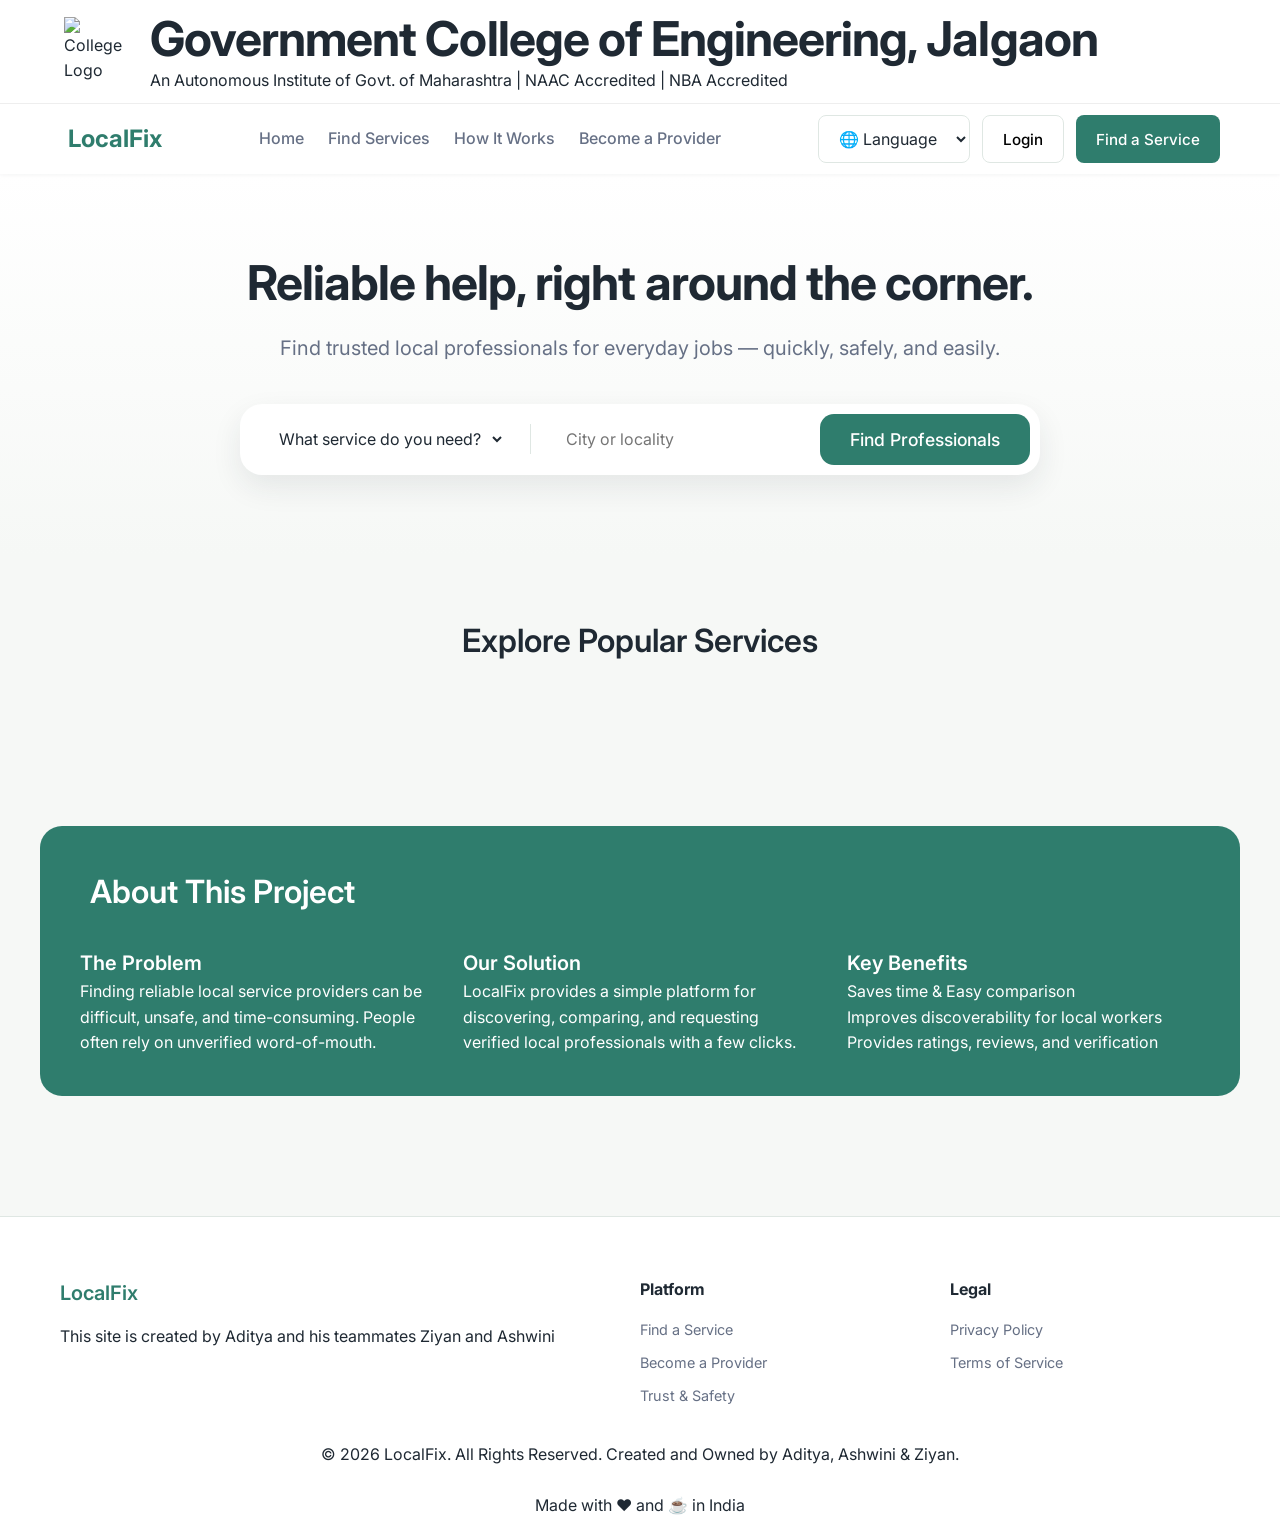
==== index.html @ f09a0c7e "Update index.html" ====
<!DOCTYPE html>
<html lang="en">
<head>
    <meta charset="UTF-8">
    <meta name="viewport" content="width=device-width, initial-scale=1.0">
    <title>LocalFix — Local Service Finder</title>
    <!-- Modern Typography -->
    <link href="https://fonts.googleapis.com/css2?family=Inter:wght@300;400;500;600;700&display=swap" rel="stylesheet">
   <!--Lucide Icons --> 
    
    <link rel="stylesheet" href="styles.css">
</head>
<body>
    <!-- Navbar -->
    <header class="navbar">
        <div class="header-left">
                <img src="https://mis.gcoej.ac.in/images/logo.png" alt="College Logo" class="emblem" width="70" height="70">
                <div class="college-info">
                    <h1 class="college-name">Government College of Engineering, Jalgaon</h1>
                    <p class="college-tagline">An Autonomous Institute of Govt. of Maharashtra | NAAC Accredited | NBA Accredited</p>
                </div>
            </div>
        
        
        <div class="container nav-container">
            <div class="logo" onclick="app.navigate('home')">
                <i data-lucide="handshake"></i> LocalFix
            </div>
            
            <!-- Desktop Nav -->
            <nav class="nav-links">
                <a href="#" onclick="app.navigate('home')">Home</a>
                <a href="#" onclick="app.navigate('search')">Find Services</a>
                <a href="#about-project">How It Works</a>
                <a href="#" onclick="app.navigate('provider-onboarding')">Become a Provider</a>
            </nav>

            <div class="nav-actions">
                <div class="language-selector notranslate" translate="no">
                    <select
                    class="language-selector notranslate"
                    id="languageSelect"
                    onchange="translateSite(this)">
                    <option value="" class="notranslate" translate="no">🌐 Language</option>
                    <option value="sa" class="notranslate" translate="no">Sanskrit</option>
                    <option value="en" class="notranslate" translate="no">English</option>
                    <option value="hi" class="notranslate" translate="no">Hindi</option>
                    <option value="mr" class="notranslate" translate="no">Marathi</option>
                    <option value="gu" class="notranslate" translate="no">Gujarati</option>
                    <option value="bn" class="notranslate" translate="no">Bengali</option>
                    <option value="ta" class="notranslate" translate="no">Tamil</option>
                    <option value="te" class="notranslate" translate="no">Telugu</option>
                    <option value="kn" class="notranslate" translate="no">Kannada</option>
                    <option value="ml" class="notranslate" translate="no">Malayalam</option>
                    <option value="pa" class="notranslate" translate="no">Punjabi</option>
                    <option value="ur" class="notranslate" translate="no">Urdu</option>
                    <option value="es" class="notranslate" translate="no">Spanish</option>
                    <option value="ja" class="notranslate" translate="no">Japanese</option>
</select>
</div>
                <button class="btn btn-outline" id="nav-login-btn" onclick="app.navigate('login')">Login</button>
                <button class="btn btn-primary" onclick="app.navigate('search')">Find a Service</button>
            </div>
            
            <!-- Mobile Hamburger -->
            <button class="mobile-menu-btn" onclick="app.toggleMobileMenu()">
                <i data-lucide="menu"></i>
            </button>
        </div>
        <!-- Mobile Dropdown -->
        <div class="mobile-menu" id="mobile-menu">
            <select
            class="language-selector notranslate"
            id="languageSelectMobile"
            onchange="translateSite(this)">
            <option value="" class="notranslate" translate="no">🌐 Language</option>
                    <option value="sa" class="notranslate" translate="no">Sanskrit</option>
            <option value="en" class="notranslate" translate="no">English</option>
            <option value="hi" class="notranslate" translate="no">Hindi</option>
            <option value="mr" class="notranslate" translate="no">Marathi</option>
            <option value="gu" class="notranslate" translate="no">Gujarati</option>
            <option value="bn" class="notranslate" translate="no">Bengali</option>
            <option value="ta" class="notranslate" translate="no">Tamil</option>
            <option value="te" class="notranslate" translate="no">Telugu</option>
            <option value="kn" class="notranslate" translate="no">Kannada</option>
            <option value="ml" class="notranslate" translate="no">Malayalam</option>
    <option value="pa" class="notranslate" translate="no">Punjabi</option>
    <option value="ur" class="notranslate" translate="no">Urdu</option>
    <option value="es" class="notranslate" translate="no">Spanish</option>
    <option value="ja" class="notranslate" translate="no">Japanese</option>
</select>
<a href="#" onclick="app.navigate('home'); app.toggleMobileMenu()">Home</a>
<a href="#" onclick="app.navigate('search'); app.toggleMobileMenu()">Find Services</a>
<a href="#" onclick="app.navigate('provider-onboarding'); app.toggleMobileMenu()">Become a Provider</a>
<a href="#" onclick="app.navigate('login'); app.toggleMobileMenu()">Login</a>
</div>

</header>

<!-- Main Content Area (SPA Views) -->
<main id="app-root">
    
    <!-- ================= HOME VIEW ================= -->
    <section id="view-home" class="view active">
        <!-- Hero Section -->
        <div class="hero">
            <div class="container hero-container">
                <div class="hero-content">
                    <h1>Reliable help, right around the corner.</h1>
                    <p>Find trusted local professionals for everyday jobs — quickly, safely, and easily.</p>
                    
                    <div class="search-box">
                            <div class="input-group">
                                <i data-lucide="search"></i>
                                <select id="hero-service">
                                    <option value="">What service do you need?</option>
                                    <option value="Electrician">Electrician</option>
                                    <option value="Plumber">Plumber</option>
                                    <option value="Mechanic">Mechanic</option>
                                    <option value="Carpenter">Carpenter</option>
                                    <option value="AC Repair">AC Repair</option>
                                    <option value="Cleaning">Cleaning</option>
                                    <option value="Tutor">Tutor</option>
                                </select>
                            </div>
                            <div class="divider"></div>
                            <div class="input-group">
                                <i data-lucide="map-pin"></i>
                                <input type="text" id="hero-location" placeholder="City or locality">
                                <button class="icon-btn" title="Use current location" onclick="app.useCurrentLocation('hero-location')"><i data-lucide="navigation"></i></button>
                            </div>
                            <button class="btn btn-primary search-btn" onclick="app.executeSearch()">Find Professionals</button>
                        </div>
                    </div>
                </div>
            </div>

            <!-- Categories -->
            <div class="container section">
                <h2 class="section-title">Explore Popular Services</h2>
                <div class="category-grid" id="home-categories">
                    <!-- Populated by JS -->
                </div>
            </div>

            <!-- About Project (College Requirement) -->
            <div class="container section" id="about-project">
                <div class="about-card">
                    <h2><i data-lucide="info"></i> About This Project</h2>
                    <div class="about-grid">
                        <div>
                            <h3>The Problem</h3>
                            <p>Finding reliable local service providers can be difficult, unsafe, and time-consuming. People often rely on unverified word-of-mouth.</p>
                        </div>
                        <div>
                            <h3>Our Solution</h3>
                            <p>LocalFix provides a simple platform for discovering, comparing, and requesting verified local professionals with a few clicks.</p>
                        </div>
                        <div>
                            <h3>Key Benefits</h3>
                            <ul>
                                <li>Saves time & Easy comparison</li>
                                <li>Improves discoverability for local workers</li>
                                <li>Provides ratings, reviews, and verification</li>
                            </ul>
                        </div>
                    </div>
                </div>
            </div>
        </section>

        <!-- ================= SEARCH RESULTS VIEW ================= -->
        <section id="view-search" class="view container section">
            <div class="search-header">
                <h2 id="search-title">Professionals near you</h2>
                <div class="search-filters-top">
                    <select id="sort-select" onchange="app.renderSearchResults()">
                        <option value="rating">Sort by: Top Rated</option>
                        <option value="distance">Sort by: Closest</option>
                        <option value="price">Sort by: Lowest Price</option>
                    </select>
                </div>
            </div>
            
            <div class="search-layout">
                <aside class="filters-sidebar">
                    <h3>Filters</h3>
                    <div class="filter-group">
                        <label><input type="checkbox" id="filter-verified" onchange="app.renderSearchResults()"> Verified Providers Only</label>
                    </div>
                    <div class="filter-group">
                        <label>Max Distance (km)</label>
                        <input type="range" id="filter-distance" min="1" max="50" value="20" onchange="document.getElementById('dist-val').innerText=this.value+'km'; app.renderSearchResults()">
                        <span id="dist-val">20km</span>
                    </div>
                    <div class="filter-group">
                        <label>Minimum Rating</label>
                        <select id="filter-rating" onchange="app.renderSearchResults()">
                            <option value="0">Any Rating</option>
                            <option value="4">4+ Stars</option>
                            <option value="4.5">4.5+ Stars</option>
                        </select>
                    </div>
                </aside>
                
                <div class="results-grid" id="search-results-container">
                    <!-- Populated by JS -->
                </div>
            </div>
        </section>

        <!-- ================= PROVIDER PROFILE VIEW ================= -->
        <section id="view-profile" class="view container section">
            <button class="btn btn-outline mb-4" onclick="app.navigate('search')"><i data-lucide="arrow-left"></i> Back to Results</button>
            <div id="profile-container">
                <!-- Populated by JS -->
            </div>
        </section>

        <!-- ================= USER DASHBOARD VIEW ================= -->
        <section id="view-dashboard" class="view container section">
            <h2>Welcome back, <span id="dash-user-name">User</span></h2>
            <div class="dash-grid mt-4">
                <div class="dash-card">
                    <h3>Active Requests</h3>
                    <div id="dash-active-requests">
                        <!-- Populated by JS -->
                    </div>
                </div>
                <div class="dash-card">
                    <h3>Safety & Trust Center</h3>
                    <ul class="trust-list">
                        <li><i data-lucide="shield-check"></i> All providers are verified</li>
                        <li><i data-lucide="lock"></i> Secure communication</li>
                        <li><i data-lucide="alert-triangle"></i> Report an issue</li>
                    </ul>
                    <p class="text-small text-muted mt-2">LocalFix helps discover providers. Always verify identity before allowing access to property.</p>
                </div>
            </div>
        </section>

        <!-- ================= LOGIN / SIGNUP VIEW ================= -->
        <section id="view-login" class="view container section">
            <div class="auth-container">
                <h2>Welcome to LocalFix</h2>
                <div class="auth-tabs">
                    <button class="tab active" onclick="app.switchAuthTab('customer')">Customer</button>
                    <button class="tab" onclick="app.switchAuthTab('provider')">Provider</button>
                </div>
                <form id="login-form" onsubmit="app.handleLogin(event)">
                    <div class="form-group">
                        <label>Email Address</label>
                        <input type="email" required placeholder="demo@localfix.com">
                    </div>
                    <div class="form-group">
                        <label>Password</label>
                        <input type="password" required placeholder="••••••••">
                    </div>
                    <button type="submit" class="btn btn-primary w-100">Login (Demo)</button>
                </form>
                <p class="text-center mt-2 text-muted">Use any email/password for this demo.</p>
            </div>
        </section>

    </main>

    <!-- Footer -->
    <footer>
        <div class="container footer-container">
            <div class="footer-col">
                <h3>LocalFix</h3>
                <p>This site is created by Aditya and his teammates Ziyan and  Ashwini </p>
            </div>
            <div class="footer-col">
                <h4>Platform</h4>
                <a href="#">Find a Service</a>
                <a href="#">Become a Provider</a>
                <a href="#">Trust & Safety</a>
            </div>
            <div class="footer-col">
                <h4>Legal</h4>
                <a href="#">Privacy Policy</a>
                <a href="#">Terms of Service</a>
            </div>
        </div>
        <br>
   <div style="text-align: center;">

       <p class="copyright">
           © 2026 LocalFix. All Rights Reserved. Created and Owned by Aditya, Ashwini & Ziyan.
        </p>
    </div>     


        <br>
        
        <div class="footer-credit" style="text-align: center;">
    Made with ❤️ and ☕ in India
</div>
    </footer>

    <!-- ================= MODALS & TOASTS ================= -->
    
    <!-- Booking Multi-step Modal -->
    <div class="modal-overlay" id="booking-modal">
        <div class="modal-content">
            <div class="modal-header">
                <h3 id="booking-title">Request Service</h3>
                <button class="icon-btn" onclick="app.closeModal('booking-modal')"><i data-lucide="x"></i></button>
            </div>
            <div class="modal-body">
                <!-- Step 1: Time -->
                <div class="booking-step active" id="step-1">
                    <h4>Step 1: When do you need this?</h4>
                    <input type="date" id="book-date" class="modal-input mt-2">
                    <select id="book-time" class="modal-input mt-2">
                        <option>Morning (8 AM - 12 PM)</option>
                        <option>Afternoon (12 PM - 4 PM)</option>
                        <option>Evening (4 PM - 8 PM)</option>
                    </select>
                </div>
                <!-- Step 2: Details -->
                <div class="booking-step" id="step-2">
                    <h4>Step 2: Describe the problem</h4>
                    <textarea id="book-desc" class="modal-input mt-2" rows="4" placeholder="E.g., Kitchen sink is leaking rapidly..."></textarea>
                    <input type="text" id="book-address" class="modal-input mt-2" placeholder="Full Address">
                </div>
                <!-- Step 3: Confirm -->
                <div class="booking-step" id="step-3">
                    <h4>Step 3: Review & Confirm</h4>
                    <div class="review-box mt-2">
                        <p><strong>Provider:</strong> <span id="review-provider"></span></p>
                        <p><strong>Date:</strong> <span id="review-date"></span></p>
                        <p><strong>Address:</strong> <span id="review-address"></span></p>
                    </div>
                </div>
                <!-- Success -->
                <div class="booking-step text-center" id="step-success">
                    <i data-lucide="check-circle" class="success-icon"></i>
                    <h4>Request Submitted!</h4>
                    <p class="text-muted">Your request ID is <strong id="req-id"></strong>. You can track this in your dashboard.</p>
                </div>
            </div>
            <div class="modal-footer" id="modal-footer">
                <button class="btn btn-outline" id="btn-prev" onclick="app.bookingPrev()">Back</button>
                <button class="btn btn-primary" id="btn-next" onclick="app.bookingNext()">Next</button>
            </div>
        </div>
    </div>

    <!-- Toast Notification Container -->
    <div id="toast-container"></div>
<script src="https://unpkg.com/lucide@latest"></script>

<!-- Google Translate container -->
<div id="google_translate_element"></div>

<!-- Google Translate -->
<script src="https://translate.google.com/translate_a/element.js?cb=googleTranslateElementInit"></script>

<!-- Your JavaScript -->
<script src="script.js"></script>
</body>
</html>
---- styles.css ----
/* ================= CSS VARIABLES (Theme) ================= */

:root {
    /* Backgrounds */
    --bg-main: #f6f8f6;
    --bg-surface: #ffffff;
    /* Text */
    --text-main: #1f2933;
    --text-muted: #667085;
    /* Primary Accent: Elegant Sage Teal */
    --accent: #2f7d6d;
    --accent-hover: #25665a;
    --accent-light: #e1f2ed;
    /* Secondary / Status Colors */
    --warning: #d99a2b;
    --success: #3c9b6b;
    --border: #dfe7e3;
    /* Border Radius */
    --radius-sm: 8px;
    --radius-md: 14px;
    --radius-lg: 22px;
    /* Soft Shadows */
    --shadow-sm: 0 1px 4px rgba(31, 41, 51, 0.05);
    --shadow-md: 0 6px 16px rgba(31, 41, 51, 0.07);
    --shadow-lg: 0 12px 30px rgba(31, 41, 51, 0.09);
    /* Smooth Transitions */
    --transition: all 0.25s cubic-bezier(0.4, 0, 0.2, 1);
}

/* ================= RESET & BASE ================= */
* {
    margin: 0;
    padding: 0;
    box-sizing: border-box;
    font-family: 'Inter', sans-serif;
}

body {
    background-color: var(--bg-main);
    color: var(--text-main);
    line-height: 1.6;
    overflow-x: hidden;
}

a {
    text-decoration: none;
    color: inherit;
}

ul {
    list-style: none;
}

button {
    cursor: pointer;
    border: none;
    background: none;
    font-family: inherit;
}

.container {
    max-width: 1200px;
    margin: 0 auto;
    padding: 0 20px;
}

.section {
    padding: 60px 0;
}

.mb-4 {
    margin-bottom: 1.5rem;
}

.mt-2 {
    margin-top: 0.5rem;
}

.mt-4 {
    margin-top: 1.5rem;
}

.text-center {
    text-align: center;
}

.text-muted {
    color: var(--text-muted);
}

.text-small {
    font-size: 0.875rem;
}

.w-100 {
    width: 100%;
}

/* ================= TYPOGRAPHY ================= */
h1 {
    font-size: 3rem;
    font-weight: 700;
    line-height: 1.2;
    letter-spacing: -0.02em;
}

h2 {
    font-size: 2rem;
    font-weight: 600;
}

h3 {
    font-size: 1.25rem;
    font-weight: 600;
}

/* ================= BUTTONS & INPUTS ================= */
.btn {
    padding: 10px 20px;
    border-radius: var(--radius-sm);
    font-weight: 500;
    font-size: 0.95rem;
    transition: var(--transition);
    display: inline-flex;
    align-items: center;
    justify-content: center;
    gap: 8px;
}

.btn:active {
    transform: scale(0.98);
}

.btn-primary {
    background-color: var(--accent);
    color: white;
}

.btn-primary:hover {
    background-color: var(--accent-hover);
    box-shadow: var(--shadow-md);
}

.btn-outline {
    border: 1px solid var(--border);
    background-color: var(--bg-surface);
}

.btn-outline:hover {
    border-color: var(--accent);
    color: var(--accent);
}

.icon-btn {
    color: var(--text-muted);
    transition: var(--transition);
    display: flex;
}

.icon-btn:hover {
    color: var(--accent);
}

input,
select,
textarea {
    width: 100%;
    padding: 12px 16px;
    border: 1px solid var(--border);
    border-radius: var(--radius-sm);
    background-color: var(--bg-surface);
    color: var(--text-main);
    font-size: 1rem;
    transition: var(--transition);
}

input:focus,
select:focus,
textarea:focus {
    outline: none;
    border-color: var(--accent);
    box-shadow: 0 0 0 3px var(--accent-light);
}

/* ================= NAVBAR ================= */
.navbar {
    background-color: var(--bg-surface);
    position: sticky;
    top: 0;
    z-index: 100;
    box-shadow: var(--shadow-sm);
}

.nav-container {
    display: flex;
    justify-content: space-between;
    align-items: center;
    height: 70px;
}
.header-left {
    width: 100%;
    min-height: 85px;
    display: flex;
    align-items: center;
    gap: 16px;
    padding: 10px 5%;
    background: #ffffff;
    border-bottom: 1px solid #eeeeee;
    box-sizing: border-box;
}
@media (max-width: 600px) {
    .header-left {
        padding: 8px 12px;
        gap: 10px;
    }

    .emblem {
        width: 48px;
        height: 48px;
    }

    .college-name {
        font-size: 15px;
        line-height: 1.2;
    }

    .college-tagline {
        font-size: 8px;
        line-height: 1.3;
    }
}


.logo {
    font-size: 1.5rem;
    font-weight: 700;
    color: var(--accent);
    display: flex;
    align-items: center;
    gap: 8px;
    cursor: pointer;
}

.nav-links {
    display: flex;
    gap: 24px;
}

.nav-links a {
    font-weight: 500;
    color: var(--text-muted);
    transition: var(--transition);
}

.nav-links a:hover {
    color: var(--accent);
}

.nav-actions {
    display: flex;
    gap: 12px;
}

.mobile-menu-btn {
    display: none;
}

.mobile-menu {
    display: none;
    flex-direction: column;
    background: var(--bg-surface);
    padding: 20px;
    border-top: 1px solid var(--border);
}

.mobile-menu a {
    padding: 12px 0;
    border-bottom: 1px solid var(--border);
    font-weight: 500;
}

.mobile-menu.active {
    display: flex;
}

/* ================= SPA VIEW LOGIC ================= */
.view {
    display: none;
    opacity: 0;
    transition: opacity 0.3s ease;
}

.view.active {
    display: block;
    opacity: 1;
    animation: fadeIn 0.4s ease forwards;
}

@keyframes fadeIn {
    from {
        opacity: 0;
        transform: translateY(10px);
    }

    to {
        opacity: 1;
        transform: translateY(0);
    }
}

/* ================= HERO SECTION ================= */
.hero {
    padding: 80px 0;
    background: linear-gradient(to bottom, #ffffff, var(--bg-main));
}

.hero-content {
    max-width: 800px;
    margin: 0 auto;
    text-align: center;
}

.hero p {
    font-size: 1.25rem;
    color: var(--text-muted);
    margin: 20px 0 40px;
}

.search-box {
    background: var(--bg-surface);
    padding: 10px;
    border-radius: var(--radius-lg);
    box-shadow: var(--shadow-lg);
    display: flex;
    align-items: center;
    gap: 10px;
}

.search-box .input-group {
    display: flex;
    align-items: center;
    flex: 1;
    gap: 10px;
    padding: 0 15px;
}

.search-box .input-group i {
    color: var(--text-muted);
}

.search-box input,
.search-box select {
    border: none;
    box-shadow: none;
    padding: 10px 0;
    background: transparent;
}

.search-box input:focus,
.search-box select:focus {
    box-shadow: none;
}

.search-box .divider {
    width: 1px;
    height: 30px;
    background: var(--border);
}

.search-btn {
    padding: 15px 30px;
    border-radius: var(--radius-md);
    font-size: 1.1rem;
}

/* ================= CATEGORIES ================= */
.section-title {
    text-align: center;
    margin-bottom: 40px;
}

.category-grid {
    display: grid;
    grid-template-columns: repeat(auto-fill, minmax(200px, 1fr));
    gap: 20px;
}

.category-card {
    background: var(--bg-surface);
    padding: 24px;
    border-radius: var(--radius-md);
    text-align: center;
    box-shadow: var(--shadow-sm);
    cursor: pointer;
    transition: var(--transition);
    border: 1px solid var(--border);
}

.category-card:hover {
    transform: translateY(-5px);
    box-shadow: var(--shadow-md);
    border-color: var(--accent-light);
}

.cat-icon {
    width: 50px;
    height: 50px;
    background: var(--accent-light);
    color: var(--accent);
    border-radius: 12px;
    display: flex;
    align-items: center;
    justify-content: center;
    margin: 0 auto 16px;
}

/* ================= SEARCH RESULTS PAGE ================= */
.search-header {
    display: flex;
    justify-content: space-between;
    align-items: center;
    margin-bottom: 30px;
}

.search-layout {
    display: grid;
    grid-template-columns: 250px 1fr;
    gap: 30px;
}

.filters-sidebar {
    background: var(--bg-surface);
    padding: 20px;
    border-radius: var(--radius-md);
    border: 1px solid var(--border);
    height: fit-content;
}

.filter-group {
    margin-top: 20px;
}

.filter-group label {
    display: block;
    font-size: 0.9rem;
    font-weight: 500;
    margin-bottom: 8px;
}

.results-grid {
    display: flex;
    flex-direction: column;
    gap: 20px;
}

.provider-card {
    background: var(--bg-surface);
    border-radius: var(--radius-md);
    border: 1px solid var(--border);
    padding: 20px;
    display: flex;
    gap: 20px;
    box-shadow: var(--shadow-sm);
    transition: var(--transition);
}

.provider-card:hover {
    box-shadow: var(--shadow-md);
}

.prov-avatar {
    width: 80px;
    height: 80px;
    border-radius: 50%;
    background: #e2e8f0;
    object-fit: cover;
}

.prov-info {
    flex: 1;
}

.prov-header {
    display: flex;
    justify-content: space-between;
    align-items: flex-start;
}

.prov-name {
    font-size: 1.25rem;
    font-weight: 600;
    display: flex;
    align-items: center;
    gap: 6px;
}

.badge-verified {
    color: var(--accent);
    width: 18px;
}

.prov-meta {
    display: flex;
    gap: 15px;
    font-size: 0.9rem;
    color: var(--text-muted);
    margin: 8px 0;
}

.prov-meta span {
    display: flex;
    align-items: center;
    gap: 4px;
}

.rating {
    color: var(--warning);
    font-weight: 600;
}

.prov-actions {
    display: flex;
    gap: 10px;
    margin-top: 15px;
}

/* ================= PROFILE PAGE ================= */
.profile-header {
    display: flex;
    gap: 30px;
    background: var(--bg-surface);
    padding: 40px;
    border-radius: var(--radius-md);
    box-shadow: var(--shadow-sm);
}

.profile-avatar {
    width: 120px;
    height: 120px;
    border-radius: 50%;
    object-fit: cover;
}

.profile-main h1 {
    font-size: 2rem;
    margin-bottom: 10px;
}

.profile-tags {
    display: flex;
    gap: 10px;
    margin: 15px 0;
}

.tag {
    background: var(--bg-main);
    padding: 5px 12px;
    border-radius: 20px;
    font-size: 0.85rem;
    border: 1px solid var(--border);
}

.profile-body {
    display: grid;
    grid-template-columns: 2fr 1fr;
    gap: 30px;
    margin-top: 30px;
}

.profile-section {
    background: var(--bg-surface);
    padding: 30px;
    border-radius: var(--radius-md);
    box-shadow: var(--shadow-sm);
    margin-bottom: 30px;
}

.review-item {
    border-bottom: 1px solid var(--border);
    padding: 15px 0;
}

/* ================= DASHBOARD & AUTH ================= */
.auth-container {
    max-width: 400px;
    margin: 0 auto;
    background: var(--bg-surface);
    padding: 40px;
    border-radius: var(--radius-md);
    box-shadow: var(--shadow-md);
}

.auth-tabs {
    display: flex;
    margin: 20px 0;
    background: var(--bg-main);
    border-radius: var(--radius-sm);
    padding: 5px;
}

.auth-tabs .tab {
    flex: 1;
    padding: 10px;
    text-align: center;
    border-radius: var(--radius-sm);
    font-weight: 500;
}

.auth-tabs .tab.active {
    background: var(--bg-surface);
    box-shadow: var(--shadow-sm);
}

.form-group {
    margin-bottom: 20px;
}

.form-group label {
    display: block;
    margin-bottom: 8px;
    font-weight: 500;
    font-size: 0.9rem;
}

.dash-grid {
    display: grid;
    grid-template-columns: 2fr 1fr;
    gap: 30px;
}

.dash-card {
    background: var(--bg-surface);
    padding: 24px;
    border-radius: var(--radius-md);
    box-shadow: var(--shadow-sm);
}

.request-item {
    display: flex;
    justify-content: space-between;
    padding: 15px;
    border: 1px solid var(--border);
    border-radius: var(--radius-sm);
    margin-top: 10px;
}

.status-badge {
    padding: 4px 10px;
    border-radius: 20px;
    font-size: 0.8rem;
    font-weight: 600;
}

.status-pending {
    background: #fef3c7;
    color: #d97706;
}

.status-accepted {
    background: #d1fae5;
    color: #059669;
}

/* ================= MODAL ================= */
.modal-overlay {
    position: fixed;
    top: 0;
    left: 0;
    width: 100%;
    height: 100%;
    background: rgba(0, 0, 0, 0.5);
    display: none;
    justify-content: center;
    align-items: center;
    z-index: 1000;
    backdrop-filter: blur(4px);
}

.modal-overlay.active {
    display: flex;
    animation: fadeIn 0.2s;
}

.modal-content {
    background: var(--bg-surface);
    width: 100%;
    max-width: 500px;
    border-radius: var(--radius-md);
    box-shadow: var(--shadow-lg);
    overflow: hidden;
}

.modal-header {
    padding: 20px;
    border-bottom: 1px solid var(--border);
    display: flex;
    justify-content: space-between;
    align-items: center;
}

.modal-body {
    padding: 20px;
    min-height: 200px;
}

.modal-footer {
    padding: 20px;
    border-top: 1px solid var(--border);
    display: flex;
    justify-content: space-between;
    background: var(--bg-main);
}

.booking-step {
    display: none;
}

.booking-step.active {
    display: block;
    animation: fadeIn 0.3s;
}

.success-icon {
    width: 60px;
    height: 60px;
    color: var(--success);
    margin: 0 auto 20px;
}

/* ================= ABOUT / MISC ================= */
.about-card {
    background: var(--accent);
    color: white;
    padding: 40px;
    border-radius: var(--radius-lg);
}

.about-card h2 {
    display: flex;
    align-items: center;
    gap: 10px;
    margin-bottom: 30px;
}

.about-grid {
    display: grid;
    grid-template-columns: repeat(auto-fit, minmax(250px, 1fr));
    gap: 30px;
}

/* Footer */
footer {
    background: white;
    padding: 60px 0 20px;
    border-top: 1px solid var(--border);
    margin-top: 60px;
}

.footer-container {
    display: grid;
    grid-template-columns: 2fr 1fr 1fr;
    gap: 40px;
}

.footer-col h3 {
    color: var(--accent);
    margin-bottom: 15px;
}

.footer-col h4 {
    margin-bottom: 15px;
    font-size: 1rem;
}

.footer-col a {
    display: block;
    color: var(--text-muted);
    margin-bottom: 10px;
    font-size: 0.9rem;
}

/* ================= RESPONSIVE DESIGN ================= */
@media (max-width: 768px) {
    h1 {
        font-size: 2.2rem;
    }

    .nav-links,
    .nav-actions {
        display: none;
    }

    .mobile-menu-btn {
        display: block;
    }

    .search-box {
        flex-direction: column;
        padding: 15px;
        border-radius: var(--radius-md);
    }

    .search-box .divider {
        width: 100%;
        height: 1px;
        margin: 5px 0;
    }

    .search-btn {
        width: 100%;
    }

    .search-layout {
        grid-template-columns: 1fr;
    }

    .provider-card {
        flex-direction: column;
    }

    .prov-actions {
        flex-direction: column;
        width: 100%;
    }

    .prov-actions .btn {
        width: 100%;
    }

    .profile-header {
        flex-direction: column;
        text-align: center;
        align-items: center;
    }

    .profile-body,
    .dash-grid {
        grid-template-columns: 1fr;
    }
}
iframe.goog-te-banner-frame {
    display: none !important;
    visibility: hidden !important;
}

body > .skiptranslate {
    display: none !important;
}

body {
    top: 0px !important;
}
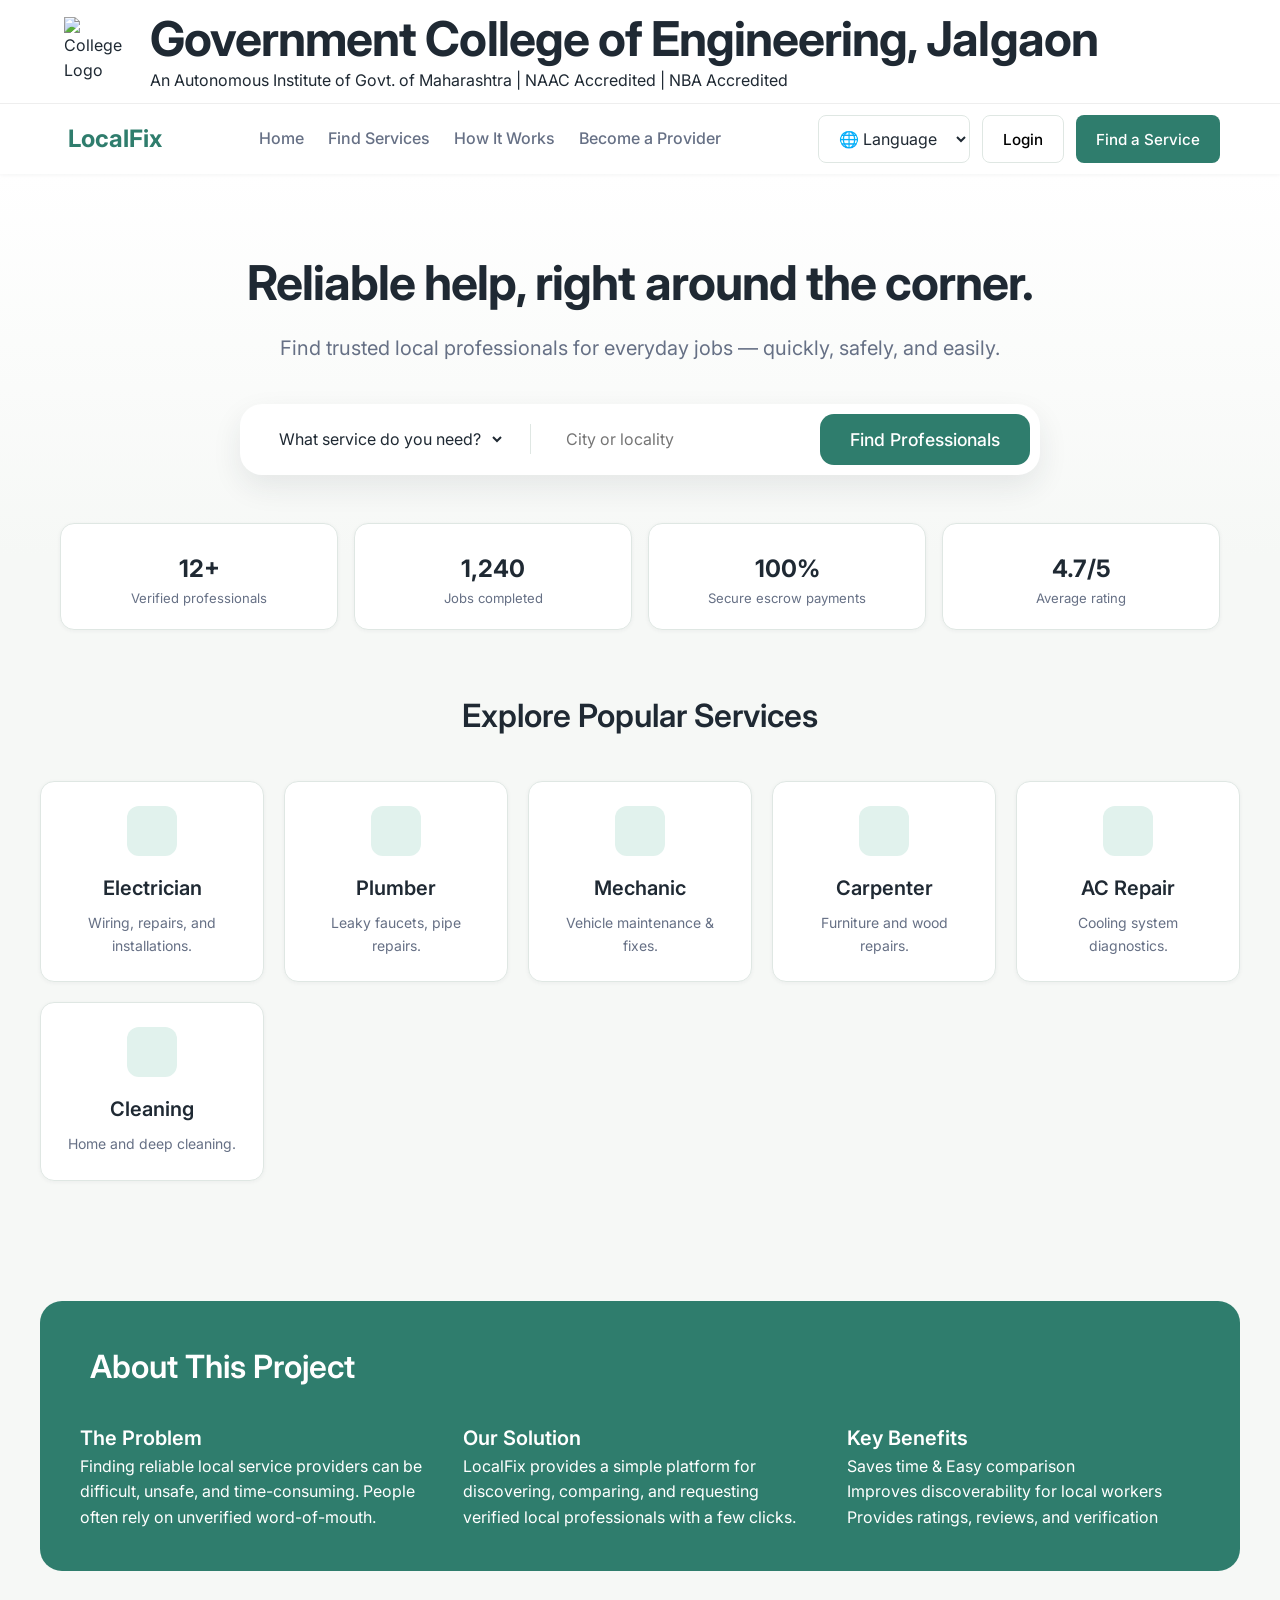
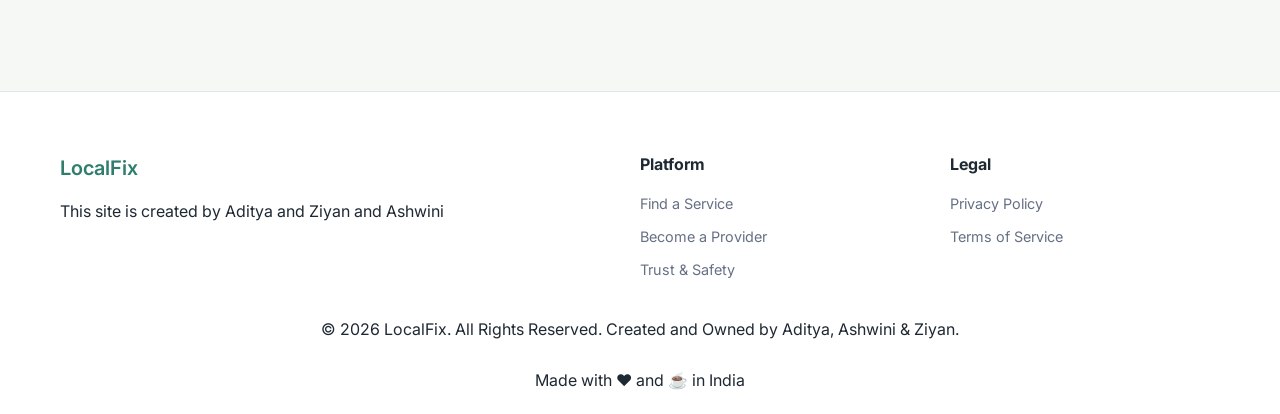
==== commit 2d8839f9: "Update index.html" ====
--- a/index.html
+++ b/index.html
@@ -1,67 +1,68 @@
 <!DOCTYPE html>
 <html lang="en">
+
 <head>
     <meta charset="UTF-8">
     <meta name="viewport" content="width=device-width, initial-scale=1.0">
     <title>LocalFix — Local Service Finder</title>
     <!-- Modern Typography -->
     <link href="https://fonts.googleapis.com/css2?family=Inter:wght@300;400;500;600;700&display=swap" rel="stylesheet">
-   <!--Lucide Icons --> 
-    
+    <!--Lucide Icons -->
+
     <link rel="stylesheet" href="styles.css">
 </head>
+
 <body>
     <!-- Navbar -->
     <header class="navbar">
         <div class="header-left">
-                <img src="https://mis.gcoej.ac.in/images/logo.png" alt="College Logo" class="emblem" width="70" height="70">
-                <div class="college-info">
-                    <h1 class="college-name">Government College of Engineering, Jalgaon</h1>
-                    <p class="college-tagline">An Autonomous Institute of Govt. of Maharashtra | NAAC Accredited | NBA Accredited</p>
-                </div>
-            </div>
-        
-        
+            <img src="https://mis.gcoej.ac.in/images/logo.png" alt="College Logo" class="emblem" width="70" height="70">
+            <div class="college-info">
+                <h1 class="college-name">Government College of Engineering, Jalgaon</h1>
+                <p class="college-tagline">An Autonomous Institute of Govt. of Maharashtra | NAAC Accredited | NBA
+                    Accredited</p>
+            </div>
+        </div>
+
+
         <div class="container nav-container">
             <div class="logo" onclick="app.navigate('home')">
-                <i data-lucide="handshake"></i> LocalFix
-            </div>
-            
+                <i data-lucide="wrench"></i> LocalFix
+            </div>
+
             <!-- Desktop Nav -->
             <nav class="nav-links">
                 <a href="#" onclick="app.navigate('home')">Home</a>
                 <a href="#" onclick="app.navigate('search')">Find Services</a>
-                <a href="#about-project">How It Works</a>
+                <a href="#how-it-works">How It Works</a>
                 <a href="#" onclick="app.navigate('provider-onboarding')">Become a Provider</a>
             </nav>
 
             <div class="nav-actions">
                 <div class="language-selector notranslate" translate="no">
-                    <select
-                    class="language-selector notranslate"
-                    id="languageSelect"
-                    onchange="translateSite(this)">
-                    <option value="" class="notranslate" translate="no">🌐 Language</option>
-                    <option value="sa" class="notranslate" translate="no">Sanskrit</option>
-                    <option value="en" class="notranslate" translate="no">English</option>
-                    <option value="hi" class="notranslate" translate="no">Hindi</option>
-                    <option value="mr" class="notranslate" translate="no">Marathi</option>
-                    <option value="gu" class="notranslate" translate="no">Gujarati</option>
-                    <option value="bn" class="notranslate" translate="no">Bengali</option>
-                    <option value="ta" class="notranslate" translate="no">Tamil</option>
-                    <option value="te" class="notranslate" translate="no">Telugu</option>
-                    <option value="kn" class="notranslate" translate="no">Kannada</option>
-                    <option value="ml" class="notranslate" translate="no">Malayalam</option>
-                    <option value="pa" class="notranslate" translate="no">Punjabi</option>
-                    <option value="ur" class="notranslate" translate="no">Urdu</option>
-                    <option value="es" class="notranslate" translate="no">Spanish</option>
-                    <option value="ja" class="notranslate" translate="no">Japanese</option>
-</select>
-</div>
+                    <select class="language-selector notranslate" id="languageSelect" onchange="translateSite(this)">
+                        <option value="" class="notranslate" translate="no" selected disabled>🌐 Language</option>
+                        <option value="en" class="notranslate" translate="no">English</option>
+                        <option value="hi" class="notranslate" translate="no">Hindi</option>
+                        <option value="mr" class="notranslate" translate="no">Marathi</option>
+                        <option value="gu" class="notranslate" translate="no">Gujarati</option>
+                        <option value="bn" class="notranslate" translate="no">Bengali</option>
+                        <option value="ta" class="notranslate" translate="no">Tamil</option>
+                        <option value="te" class="notranslate" translate="no">Telugu</option>
+                        <option value="kn" class="notranslate" translate="no">Kannada</option>
+                        <option value="ml" class="notranslate" translate="no">Malayalam</option>
+                        <option value="pa" class="notranslate" translate="no">Punjabi</option>
+                        <option value="ur" class="notranslate" translate="no">Urdu</option>
+                        <option value="es" class="notranslate" translate="no">Spanish</option>
+                        <option value="ja" class="notranslate" translate="no">Japanese</option>
+                    </select>
+                </div>
                 <button class="btn btn-outline" id="nav-login-btn" onclick="app.navigate('login')">Login</button>
                 <button class="btn btn-primary" onclick="app.navigate('search')">Find a Service</button>
-            </div>
-            
+                <button class="btn btn-outline" id="nav-logout-btn" style="display:none"
+                    onclick="app.logout()">Logout</button>
+            </div>
+
             <!-- Mobile Hamburger -->
             <button class="mobile-menu-btn" onclick="app.toggleMobileMenu()">
                 <i data-lucide="menu"></i>
@@ -69,47 +70,45 @@
         </div>
         <!-- Mobile Dropdown -->
         <div class="mobile-menu" id="mobile-menu">
-            <select
-            class="language-selector notranslate"
-            id="languageSelectMobile"
-            onchange="translateSite(this)">
-            <option value="" class="notranslate" translate="no">🌐 Language</option>
-                    <option value="sa" class="notranslate" translate="no">Sanskrit</option>
-            <option value="en" class="notranslate" translate="no">English</option>
-            <option value="hi" class="notranslate" translate="no">Hindi</option>
-            <option value="mr" class="notranslate" translate="no">Marathi</option>
-            <option value="gu" class="notranslate" translate="no">Gujarati</option>
-            <option value="bn" class="notranslate" translate="no">Bengali</option>
-            <option value="ta" class="notranslate" translate="no">Tamil</option>
-            <option value="te" class="notranslate" translate="no">Telugu</option>
-            <option value="kn" class="notranslate" translate="no">Kannada</option>
-            <option value="ml" class="notranslate" translate="no">Malayalam</option>
-    <option value="pa" class="notranslate" translate="no">Punjabi</option>
-    <option value="ur" class="notranslate" translate="no">Urdu</option>
-    <option value="es" class="notranslate" translate="no">Spanish</option>
-    <option value="ja" class="notranslate" translate="no">Japanese</option>
-</select>
-<a href="#" onclick="app.navigate('home'); app.toggleMobileMenu()">Home</a>
-<a href="#" onclick="app.navigate('search'); app.toggleMobileMenu()">Find Services</a>
-<a href="#" onclick="app.navigate('provider-onboarding'); app.toggleMobileMenu()">Become a Provider</a>
-<a href="#" onclick="app.navigate('login'); app.toggleMobileMenu()">Login</a>
-</div>
-
-</header>
-
-<!-- Main Content Area (SPA Views) -->
-<main id="app-root">
-    
-    <!-- ================= HOME VIEW ================= -->
-    <section id="view-home" class="view active">
-        <!-- Hero Section -->
-        <div class="hero">
-            <div class="container hero-container">
-                <div class="hero-content">
-                    <h1>Reliable help, right around the corner.</h1>
-                    <p>Find trusted local professionals for everyday jobs — quickly, safely, and easily.</p>
-                    
-                    <div class="search-box">
+            <select class="language-selector notranslate" id="languageSelectMobile" onchange="translateSite(this)">
+                <option value="" class="notranslate" translate="no">🌐 Language</option>
+                <option value="en" class="notranslate" translate="no">English</option>
+                <option value="hi" class="notranslate" translate="no">Hindi</option>
+                <option value="mr" class="notranslate" translate="no">Marathi</option>
+                <option value="gu" class="notranslate" translate="no">Gujarati</option>
+                <option value="bn" class="notranslate" translate="no">Bengali</option>
+                <option value="ta" class="notranslate" translate="no">Tamil</option>
+                <option value="te" class="notranslate" translate="no">Telugu</option>
+                <option value="kn" class="notranslate" translate="no">Kannada</option>
+                <option value="ml" class="notranslate" translate="no">Malayalam</option>
+                <option value="pa" class="notranslate" translate="no">Punjabi</option>
+                <option value="ur" class="notranslate" translate="no">Urdu</option>
+                <option value="es" class="notranslate" translate="no">Spanish</option>
+                <option value="ja" class="notranslate" translate="no">Japanese</option>
+            </select>
+            <a href="#" onclick="app.navigate('home'); app.toggleMobileMenu()">Home</a>
+            <a href="#" onclick="app.navigate('search'); app.toggleMobileMenu()">Find Services</a>
+            <a href="#" onclick="app.navigate('provider-onboarding'); app.toggleMobileMenu()">Become a Provider</a>
+            <a href="#" id="mobile-login-link" onclick="app.navigate('login'); app.toggleMobileMenu()">Login</a>
+            <a href="#" id="mobile-logout-link" style="display:none"
+                onclick="app.logout(); app.toggleMobileMenu()">Logout</a>
+        </div>
+
+    </header>
+
+    <!-- Main Content Area (SPA Views) -->
+    <main id="app-root">
+
+        <!-- ================= HOME VIEW ================= -->
+        <section id="view-home" class="view active">
+            <!-- Hero Section -->
+            <div class="hero">
+                <div class="container hero-container">
+                    <div class="hero-content">
+                        <h1>Reliable help, right around the corner.</h1>
+                        <p>Find trusted local professionals for everyday jobs — quickly, safely, and easily.</p>
+
+                        <div class="search-box">
                             <div class="input-group">
                                 <i data-lucide="search"></i>
                                 <select id="hero-service">
@@ -127,13 +126,19 @@
                             <div class="input-group">
                                 <i data-lucide="map-pin"></i>
                                 <input type="text" id="hero-location" placeholder="City or locality">
-                                <button class="icon-btn" title="Use current location" onclick="app.useCurrentLocation('hero-location')"><i data-lucide="navigation"></i></button>
-                            </div>
-                            <button class="btn btn-primary search-btn" onclick="app.executeSearch()">Find Professionals</button>
-                        </div>
-                    </div>
-                </div>
-            </div>
+                                <button class="icon-btn" title="Use current location"
+                                    onclick="app.useCurrentLocation('hero-location')"><i
+                                        data-lucide="navigation"></i></button>
+                            </div>
+                            <button class="btn btn-primary search-btn" onclick="app.executeSearch()">Find
+                                Professionals</button>
+                        </div>
+                    </div>
+                </div>
+            </div>
+
+            <!-- Trust stats -->
+            <div class="container stats-strip" id="trust-stats"></div>
 
             <!-- Categories -->
             <div class="container section">
@@ -142,6 +147,8 @@
                     <!-- Populated by JS -->
                 </div>
             </div>
+
+
 
             <!-- About Project (College Requirement) -->
             <div class="container section" id="about-project">
@@ -150,11 +157,13 @@
                     <div class="about-grid">
                         <div>
                             <h3>The Problem</h3>
-                            <p>Finding reliable local service providers can be difficult, unsafe, and time-consuming. People often rely on unverified word-of-mouth.</p>
+                            <p>Finding reliable local service providers can be difficult, unsafe, and time-consuming.
+                                People often rely on unverified word-of-mouth.</p>
                         </div>
                         <div>
                             <h3>Our Solution</h3>
-                            <p>LocalFix provides a simple platform for discovering, comparing, and requesting verified local professionals with a few clicks.</p>
+                            <p>LocalFix provides a simple platform for discovering, comparing, and requesting verified
+                                local professionals with a few clicks.</p>
                         </div>
                         <div>
                             <h3>Key Benefits</h3>
@@ -172,7 +181,10 @@
         <!-- ================= SEARCH RESULTS VIEW ================= -->
         <section id="view-search" class="view container section">
             <div class="search-header">
-                <h2 id="search-title">Professionals near you</h2>
+                <div>
+                    <h2 id="search-title">Professionals near you</h2>
+                    <p class="text-small text-muted" id="result-count"></p>
+                </div>
                 <div class="search-filters-top">
                     <select id="sort-select" onchange="app.renderSearchResults()">
                         <option value="rating">Sort by: Top Rated</option>
@@ -181,17 +193,25 @@
                     </select>
                 </div>
             </div>
-            
+
             <div class="search-layout">
                 <aside class="filters-sidebar">
                     <h3>Filters</h3>
                     <div class="filter-group">
-                        <label><input type="checkbox" id="filter-verified" onchange="app.renderSearchResults()"> Verified Providers Only</label>
+                        <label><input type="checkbox" id="filter-verified" onchange="app.renderSearchResults()">
+                            Verified Providers Only</label>
                     </div>
                     <div class="filter-group">
                         <label>Max Distance (km)</label>
-                        <input type="range" id="filter-distance" min="1" max="50" value="20" onchange="document.getElementById('dist-val').innerText=this.value+'km'; app.renderSearchResults()">
+                        <input type="range" id="filter-distance" min="1" max="50" value="20"
+                            onchange="document.getElementById('dist-val').innerText=this.value+'km'; app.renderSearchResults()">
                         <span id="dist-val">20km</span>
+                    </div>
+                    <div class="filter-group">
+                        <label>Max hourly rate (&#8377;)</label>
+                        <input type="range" id="filter-price" min="50" max="3000" step="50" value="3000"
+                            oninput="document.getElementById('price-val').innerText='\u20b9'+this.value; app.renderSearchResults()">
+                        <span id="price-val">&#8377;3000</span>
                     </div>
                     <div class="filter-group">
                         <label>Minimum Rating</label>
@@ -202,7 +222,7 @@
                         </select>
                     </div>
                 </aside>
-                
+
                 <div class="results-grid" id="search-results-container">
                     <!-- Populated by JS -->
                 </div>
@@ -211,7 +231,8 @@
 
         <!-- ================= PROVIDER PROFILE VIEW ================= -->
         <section id="view-profile" class="view container section">
-            <button class="btn btn-outline mb-4" onclick="app.navigate('search')"><i data-lucide="arrow-left"></i> Back to Results</button>
+            <button class="btn btn-outline mb-4" onclick="app.navigate('search')"><i data-lucide="arrow-left"></i> Back
+                to Results</button>
             <div id="profile-container">
                 <!-- Populated by JS -->
             </div>
@@ -219,46 +240,230 @@
 
         <!-- ================= USER DASHBOARD VIEW ================= -->
         <section id="view-dashboard" class="view container section">
-            <h2>Welcome back, <span id="dash-user-name">User</span></h2>
-            <div class="dash-grid mt-4">
-                <div class="dash-card">
-                    <h3>Active Requests</h3>
-                    <div id="dash-active-requests">
-                        <!-- Populated by JS -->
-                    </div>
-                </div>
-                <div class="dash-card">
-                    <h3>Safety & Trust Center</h3>
-                    <ul class="trust-list">
-                        <li><i data-lucide="shield-check"></i> All providers are verified</li>
-                        <li><i data-lucide="lock"></i> Secure communication</li>
-                        <li><i data-lucide="alert-triangle"></i> Report an issue</li>
-                    </ul>
-                    <p class="text-small text-muted mt-2">LocalFix helps discover providers. Always verify identity before allowing access to property.</p>
-                </div>
-            </div>
+            <div id="dashboard-root"></div>
         </section>
 
         <!-- ================= LOGIN / SIGNUP VIEW ================= -->
         <section id="view-login" class="view container section">
             <div class="auth-container">
-                <h2>Welcome to LocalFix</h2>
-                <div class="auth-tabs">
-                    <button class="tab active" onclick="app.switchAuthTab('customer')">Customer</button>
-                    <button class="tab" onclick="app.switchAuthTab('provider')">Provider</button>
-                </div>
-                <form id="login-form" onsubmit="app.handleLogin(event)">
-                    <div class="form-group">
-                        <label>Email Address</label>
-                        <input type="email" required placeholder="demo@localfix.com">
-                    </div>
-                    <div class="form-group">
-                        <label>Password</label>
-                        <input type="password" required placeholder="••••••••">
-                    </div>
-                    <button type="submit" class="btn btn-primary w-100">Login (Demo)</button>
+                <div class="auth-head">
+                    <h2 id="auth-title">Welcome back to LocalFix</h2>
+                    <p class="text-muted text-small" id="auth-subtitle">Log in to track your service requests.</p>
+                </div>
+
+                <div class="auth-tabs" id="auth-role-tabs">
+                    <button type="button" class="tab active" data-role="customer"
+                        onclick="app.switchAuthTab('customer')">Customer</button>
+                    <button type="button" class="tab" data-role="provider"
+                        onclick="app.switchAuthTab('provider')">Provider</button>
+                </div>
+
+                <div class="auth-alert" id="auth-alert"></div>
+
+                <!-- ---------- LOGIN FORM ---------- -->
+                <form id="login-form" class="auth-form active" onsubmit="app.handleLogin(event)" novalidate>
+                    <div class="form-group">
+                        <label for="login-email">Email address</label>
+                        <input type="email" id="login-email" autocomplete="email" placeholder="you@example.com">
+                        <span class="field-error" id="login-email-error"></span>
+                    </div>
+                    <div class="form-group">
+                        <label for="login-password">Password</label>
+                        <div class="input-wrap">
+                            <input type="password" id="login-password" autocomplete="current-password"
+                                placeholder="Your password">
+                            <button type="button" class="pw-toggle"
+                                onclick="app.togglePassword('login-password', this)">Show</button>
+                        </div>
+                        <span class="field-error" id="login-password-error"></span>
+                    </div>
+                    <div class="auth-row">
+                        <label class="checkbox-label"><input type="checkbox" id="login-remember" checked> Keep me signed
+                            in</label>
+                        <a href="#" onclick="app.forgotPassword(event)">Forgot password?</a>
+                    </div>
+                    <button type="submit" class="btn btn-primary w-100">Log in</button>
+                    <p class="auth-switch">New to LocalFix? <a href="#"
+                            onclick="app.switchAuthMode('signup', event)">Create an account</a></p>
+                    <div class="demo-creds">
+                        <strong>Demo accounts</strong>
+                        <span>Customer &mdash; demo@localfix.com / demo1234</span>
+                        <span>Professional &mdash; pro@localfix.com / pro12345</span>
+                        <span>Owner console &mdash; owner@localfix.com / owner1234</span>
+                    </div>
                 </form>
-                <p class="text-center mt-2 text-muted">Use any email/password for this demo.</p>
+
+                <!-- ---------- SIGNUP FORM ---------- -->
+                <form id="signup-form" class="auth-form" onsubmit="app.handleSignup(event)" novalidate>
+                    <div class="form-group">
+                        <label for="signup-name">Full name</label>
+                        <input type="text" id="signup-name" autocomplete="name" placeholder="Aditya Wankhede">
+                        <span class="field-error" id="signup-name-error"></span>
+                    </div>
+                    <div class="form-group">
+                        <label for="signup-email">Email address</label>
+                        <input type="email" id="signup-email" autocomplete="email" placeholder="you&me.com">
+                        <span class="field-error" id="signup-email-error"></span>
+                    </div>
+                    <div class="form-group">
+                        <label for="signup-phone">Phone number</label>
+                        <input type="tel" id="signup-phone" autocomplete="tel" placeholder="10-digit mobile number">
+                        <span class="field-error" id="signup-phone-error"></span>
+                    </div>
+                    <div class="form-group">
+                        <label for="signup-password">Password</label>
+                        <div class="input-wrap">
+                            <input type="password" id="signup-password" autocomplete="new-password"
+                                placeholder="At least 8 characters" oninput="app.updatePasswordMeter(this.value)">
+                            <button type="button" class="pw-toggle"
+                                onclick="app.togglePassword('signup-password', this)">Show</button>
+                        </div>
+                        <div class="pw-meter"><span id="pw-meter-bar"></span></div>
+                        <span class="pw-hint text-small text-muted" id="pw-meter-label">Use 8+ characters with letters
+                            and numbers.</span>
+                        <span class="field-error" id="signup-password-error"></span>
+                    </div>
+                    <div class="form-group">
+                        <label for="signup-confirm">Confirm password</label>
+                        <input type="password" id="signup-confirm" autocomplete="new-password"
+                            placeholder="Re-enter password">
+                        <span class="field-error" id="signup-confirm-error"></span>
+                    </div>
+                    <label class="checkbox-label"><input type="checkbox" id="signup-terms"> I agree to the Terms of
+                        Service and Privacy Policy</label>
+                    <span class="field-error" id="signup-terms-error"></span>
+                    <button type="submit" class="btn btn-primary w-100 mt-4">Create account</button>
+                    <div class="provider-notice" id="signup-provider-notice">
+                        <i data-lucide="briefcase"></i>
+                        <div>
+                            <strong>Signing up as a provider?</strong>
+                            <p class="text-small text-muted">Use the full join form so your services appear in search
+                                results.</p>
+                            <button type="button" class="btn btn-outline btn-sm mt-2"
+                                onclick="app.navigate('provider-onboarding')">Open provider join form</button>
+                        </div>
+                    </div>
+                    <p class="auth-switch">Already have an account? <a href="#"
+                            onclick="app.switchAuthMode('login', event)">Log in</a></p>
+                </form>
+            </div>
+        </section>
+
+        <!-- ================= PROVIDER ONBOARDING VIEW ================= -->
+        <section id="view-provider-onboarding" class="view container section">
+            <div class="onboard-wrap">
+                <div class="onboard-intro">
+                    <h2>Become a LocalFix provider</h2>
+                    <p class="text-muted mt-2">Create your provider account and your listing goes live in search
+                        instantly.</p>
+                    <ul class="trust-list mt-4">
+                        <li><i data-lucide="search"></i> Get discovered by customers nearby</li>
+                        <li><i data-lucide="badge-check"></i> Build trust with ratings and reviews</li>
+                        <li><i data-lucide="wallet"></i> Set your own hourly rate</li>
+                    </ul>
+                </div>
+
+                <div class="auth-container onboard-card">
+                    <h3>Provider sign up</h3>
+                    <div class="auth-alert" id="onboard-alert"></div>
+                    <form id="provider-form" onsubmit="app.handleProviderJoin(event)" novalidate>
+                        <div class="form-group">
+                            <label for="pj-name">Business or your name</label>
+                            <input type="text" id="pj-name" placeholder="e.g. Aditya is the one U need ('_')">
+                            <span class="field-error" id="pj-name-error"></span>
+                        </div>
+                        <div class="form-row">
+                            <div class="form-group">
+                                <label for="pj-email">Email address</label>
+                                <input type="email" id="pj-email" placeholder="you&me.com">
+                                <span class="field-error" id="pj-email-error"></span>
+                            </div>
+                            <div class="form-group">
+                                <label for="pj-phone">Phone number</label>
+                                <input type="tel" id="pj-phone" placeholder="10-digit mobile number">
+                                <span class="field-error" id="pj-phone-error"></span>
+                            </div>
+                        </div>
+                        <div class="form-row">
+                            <div class="form-group">
+                                <label for="pj-password">Password</label>
+                                <div class="input-wrap">
+                                    <input type="password" id="pj-password" placeholder="At least 8 characters">
+                                    <button type="button" class="pw-toggle"
+                                        onclick="app.togglePassword('pj-password', this)">Show</button>
+                                </div>
+                                <span class="field-error" id="pj-password-error"></span>
+                            </div>
+                            <div class="form-group">
+                                <label for="pj-confirm">Confirm password</label>
+                                <input type="password" id="pj-confirm" placeholder="Re-enter password">
+                                <span class="field-error" id="pj-confirm-error"></span>
+                            </div>
+                        </div>
+                        <div class="form-row">
+                            <div class="form-group">
+                                <label for="pj-category">Service category</label>
+                                <select id="pj-category">
+                                    <option value="">Select a category</option>
+                                </select>
+                                <span class="field-error" id="pj-category-error"></span>
+                            </div>
+                            <div class="form-group">
+                                <label for="pj-city">City or locality</label>
+                                <input type="text" id="pj-city" placeholder="Jalgaon">
+                                <span class="field-error" id="pj-city-error"></span>
+                            </div>
+                        </div>
+                        <div class="form-row">
+                            <div class="form-group">
+                                <label for="pj-price">Rate per hour (&#8377;)</label>
+                                <input type="number" id="pj-price" min="0" step="10" placeholder="500">
+                                <span class="field-error" id="pj-price-error"></span>
+                            </div>
+                            <div class="form-group">
+                                <label for="pj-experience">Years of experience</label>
+                                <input type="number" id="pj-experience" min="0" max="60" placeholder="5">
+                                <span class="field-error" id="pj-experience-error"></span>
+                            </div>
+                            <div class="form-group">
+                                <label for="pj-distance">Distance from centre (km)</label>
+                                <input type="number" id="pj-distance" min="0" max="50" step="0.1" placeholder="3.5">
+                                <span class="field-error" id="pj-distance-error"></span>
+                            </div>
+                        </div>
+                        <div class="form-group">
+                            <label for="pj-desc">Short headline</label>
+                            <input type="text" id="pj-desc" maxlength="120"
+                                placeholder="Reliable wiring and repair work for homes">
+                            <span class="field-error" id="pj-desc-error"></span>
+                        </div>
+                        <div class="form-group">
+                            <label for="pj-about">About your work</label>
+                            <textarea id="pj-about" rows="3"
+                                placeholder="Tell customers about your experience and what you specialise in."></textarea>
+                            <span class="field-error" id="pj-about-error"></span>
+                        </div>
+                        <div class="form-group">
+                            <label for="pj-skills">Skills (comma separated)</label>
+                            <input type="text" id="pj-skills" placeholder="Rewiring, Fan installation, Troubleshooting">
+                            <span class="field-error" id="pj-skills-error"></span>
+                        </div>
+                        <div class="form-group">
+                            <label for="pj-availability">Availability</label>
+                            <select id="pj-availability">
+                                <option value="Available Today">Available Today</option>
+                                <option value="Available Tomorrow">Available Tomorrow</option>
+                                <option value="Available This Week">Available This Week</option>
+                            </select>
+                        </div>
+                        <label class="checkbox-label"><input type="checkbox" id="pj-terms"> I confirm my details are
+                            accurate and accept the provider terms</label>
+                        <span class="field-error" id="pj-terms-error"></span>
+                        <button type="submit" class="btn btn-primary w-100 mt-4">Join as a provider</button>
+                        <p class="auth-switch">Already a provider? <a href="#"
+                                onclick="app.openAuth('provider', event)">Log in here</a></p>
+                    </form>
+                </div>
             </div>
         </section>
 
@@ -269,7 +474,7 @@
         <div class="container footer-container">
             <div class="footer-col">
                 <h3>LocalFix</h3>
-                <p>This site is created by Aditya and his teammates Ziyan and  Ashwini </p>
+                <p>This site is created by Aditya and Ziyan and Ashwini </p>
             </div>
             <div class="footer-col">
                 <h4>Platform</h4>
@@ -284,82 +489,48 @@
             </div>
         </div>
         <br>
-   <div style="text-align: center;">
-
-       <p class="copyright">
-           © 2026 LocalFix. All Rights Reserved. Created and Owned by Aditya, Ashwini & Ziyan.
-        </p>
-    </div>     
+        <div style="text-align: center;">
+
+            <p class="copyright">
+                © 2026 LocalFix. All Rights Reserved. Created and Owned by Aditya, Ashwini & Ziyan.
+            </p>
+        </div>
 
 
         <br>
-        
+
         <div class="footer-credit" style="text-align: center;">
-    Made with ❤️ and ☕ in India
-</div>
+            Made with ❤️ and ☕ in India
+        </div>
     </footer>
 
     <!-- ================= MODALS & TOASTS ================= -->
-    
-    <!-- Booking Multi-step Modal -->
+
+    <!-- Booking + Payment Modal (rendered by JS) -->
     <div class="modal-overlay" id="booking-modal">
-        <div class="modal-content">
-            <div class="modal-header">
-                <h3 id="booking-title">Request Service</h3>
-                <button class="icon-btn" onclick="app.closeModal('booking-modal')"><i data-lucide="x"></i></button>
-            </div>
-            <div class="modal-body">
-                <!-- Step 1: Time -->
-                <div class="booking-step active" id="step-1">
-                    <h4>Step 1: When do you need this?</h4>
-                    <input type="date" id="book-date" class="modal-input mt-2">
-                    <select id="book-time" class="modal-input mt-2">
-                        <option>Morning (8 AM - 12 PM)</option>
-                        <option>Afternoon (12 PM - 4 PM)</option>
-                        <option>Evening (4 PM - 8 PM)</option>
-                    </select>
-                </div>
-                <!-- Step 2: Details -->
-                <div class="booking-step" id="step-2">
-                    <h4>Step 2: Describe the problem</h4>
-                    <textarea id="book-desc" class="modal-input mt-2" rows="4" placeholder="E.g., Kitchen sink is leaking rapidly..."></textarea>
-                    <input type="text" id="book-address" class="modal-input mt-2" placeholder="Full Address">
-                </div>
-                <!-- Step 3: Confirm -->
-                <div class="booking-step" id="step-3">
-                    <h4>Step 3: Review & Confirm</h4>
-                    <div class="review-box mt-2">
-                        <p><strong>Provider:</strong> <span id="review-provider"></span></p>
-                        <p><strong>Date:</strong> <span id="review-date"></span></p>
-                        <p><strong>Address:</strong> <span id="review-address"></span></p>
-                    </div>
-                </div>
-                <!-- Success -->
-                <div class="booking-step text-center" id="step-success">
-                    <i data-lucide="check-circle" class="success-icon"></i>
-                    <h4>Request Submitted!</h4>
-                    <p class="text-muted">Your request ID is <strong id="req-id"></strong>. You can track this in your dashboard.</p>
-                </div>
-            </div>
-            <div class="modal-footer" id="modal-footer">
-                <button class="btn btn-outline" id="btn-prev" onclick="app.bookingPrev()">Back</button>
-                <button class="btn btn-primary" id="btn-next" onclick="app.bookingNext()">Next</button>
-            </div>
-        </div>
+        <div class="modal-content booking-modal" id="booking-modal-inner"></div>
+    </div>
+
+    <!-- Invoice Modal (rendered by JS) -->
+    <div class="modal-overlay" id="invoice-modal">
+        <div class="modal-content invoice-modal" id="invoice-modal-inner"></div>
     </div>
 
     <!-- Toast Notification Container -->
     <div id="toast-container"></div>
-<script src="https://unpkg.com/lucide@latest"></script>
-
-<!-- Google Translate container -->
-<div id="google_translate_element"></div>
-
-<!-- Google Translate -->
-<script src="https://translate.google.com/translate_a/element.js?cb=googleTranslateElementInit"></script>
-
-<!-- Your JavaScript -->
-<script src="script.js"></script>
+    <script src="https://unpkg.com/lucide@latest"></script>
+
+    <!-- Google Translate container -->
+
+    <div id="google_translate_element"></div>
+
+
+    <!-- Google Translate -->
+    <script src="https://translate.google.com/translate_a/element.js?cb=googleTranslateElementInit"></script>
+
+    <!-- Your JavaScript -->
+    <script src="script.js"></script>
 </body>
+
 </html>
 
--- a/styles.css
+++ b/styles.css
@@ -850,3 +850,438 @@
 body {
     top: 0px !important;
 }
+
+/* ================= AUTH & PROVIDER ONBOARDING ================= */
+.auth-container {
+    max-width: 440px;
+}
+
+.auth-head h2 {
+    font-size: 1.5rem;
+}
+
+.auth-head p {
+    margin-top: 6px;
+}
+
+.auth-tabs .tab {
+    border: none;
+    background: transparent;
+    cursor: pointer;
+    color: var(--text-muted);
+    transition: var(--transition);
+    font-size: 0.95rem;
+}
+
+.auth-tabs .tab.active {
+    color: var(--accent);
+    font-weight: 600;
+}
+
+.auth-form {
+    display: none;
+}
+
+.auth-form.active {
+    display: block;
+}
+
+.auth-container input[type="text"],
+.auth-container input[type="email"],
+.auth-container input[type="tel"],
+.auth-container input[type="number"],
+.auth-container input[type="password"],
+.auth-container select,
+.auth-container textarea {
+    width: 100%;
+    padding: 12px 14px;
+    border: 1px solid var(--border);
+    border-radius: var(--radius-sm);
+    font-size: 0.95rem;
+    background: var(--bg-surface);
+    color: var(--text-main);
+    transition: var(--transition);
+}
+
+.auth-container textarea {
+    resize: vertical;
+}
+
+.auth-container input:focus,
+.auth-container select:focus,
+.auth-container textarea:focus {
+    outline: none;
+    border-color: var(--accent);
+    box-shadow: 0 0 0 3px var(--accent-light);
+}
+
+.auth-container input.invalid,
+.auth-container select.invalid,
+.auth-container textarea.invalid {
+    border-color: #d64545;
+    box-shadow: 0 0 0 3px rgba(214, 69, 69, 0.12);
+}
+
+.input-wrap {
+    position: relative;
+    display: flex;
+    align-items: center;
+}
+
+.input-wrap input {
+    padding-right: 68px !important;
+}
+
+.pw-toggle {
+    position: absolute;
+    right: 8px;
+    border: none;
+    background: transparent;
+    color: var(--accent);
+    font-size: 0.8rem;
+    font-weight: 600;
+    cursor: pointer;
+    padding: 6px 8px;
+    border-radius: var(--radius-sm);
+}
+
+.pw-toggle:hover {
+    background: var(--accent-light);
+}
+
+.field-error {
+    display: none;
+    color: #d64545;
+    font-size: 0.8rem;
+    margin-top: 6px;
+}
+
+.field-error.show {
+    display: block;
+}
+
+.auth-alert {
+    display: none;
+    padding: 12px 14px;
+    border-radius: var(--radius-sm);
+    font-size: 0.88rem;
+    margin-bottom: 18px;
+    line-height: 1.4;
+}
+
+.auth-alert.show {
+    display: block;
+}
+
+.auth-alert.error {
+    background: #fdecec;
+    color: #a33232;
+    border: 1px solid #f5c9c9;
+}
+
+.auth-alert.success {
+    background: var(--accent-light);
+    color: var(--accent-hover);
+    border: 1px solid #bfe3d9;
+}
+
+.auth-row {
+    display: flex;
+    align-items: center;
+    justify-content: space-between;
+    gap: 10px;
+    margin-bottom: 18px;
+    font-size: 0.85rem;
+}
+
+.auth-row a {
+    color: var(--accent);
+    text-decoration: none;
+}
+
+.checkbox-label {
+    display: flex;
+    align-items: flex-start;
+    gap: 8px;
+    font-size: 0.85rem;
+    color: var(--text-muted);
+    cursor: pointer;
+}
+
+.checkbox-label input {
+    width: auto !important;
+    margin-top: 2px;
+    accent-color: var(--accent);
+}
+
+.auth-switch {
+    text-align: center;
+    margin-top: 18px;
+    font-size: 0.88rem;
+    color: var(--text-muted);
+}
+
+.auth-switch a {
+    color: var(--accent);
+    font-weight: 600;
+    text-decoration: none;
+}
+
+.pw-meter {
+    height: 5px;
+    background: var(--border);
+    border-radius: 20px;
+    margin-top: 8px;
+    overflow: hidden;
+}
+
+.pw-meter span {
+    display: block;
+    height: 100%;
+    width: 0;
+    background: #d64545;
+    transition: var(--transition);
+}
+
+.pw-hint {
+    display: block;
+    margin-top: 6px;
+}
+
+.provider-notice {
+    display: none;
+    gap: 12px;
+    align-items: flex-start;
+    background: var(--accent-light);
+    border-radius: var(--radius-sm);
+    padding: 14px;
+    margin-top: 18px;
+}
+
+.provider-notice.show {
+    display: flex;
+}
+
+.provider-notice svg {
+    color: var(--accent);
+    flex-shrink: 0;
+}
+
+.btn-sm {
+    padding: 7px 14px;
+    font-size: 0.82rem;
+}
+
+/* Provider onboarding layout */
+.onboard-wrap {
+    display: grid;
+    grid-template-columns: 1fr 1.4fr;
+    gap: 40px;
+    align-items: start;
+}
+
+.onboard-card {
+    max-width: 100%;
+    margin: 0;
+}
+
+.onboard-card h3 {
+    margin-bottom: 18px;
+}
+
+.form-row {
+    display: grid;
+    grid-template-columns: repeat(auto-fit, minmax(150px, 1fr));
+    gap: 16px;
+}
+
+.provider-panel {
+    background: var(--accent-light);
+    border-radius: var(--radius-sm);
+    padding: 16px;
+    margin-top: 16px;
+}
+
+.provider-panel .tag {
+    margin-top: 6px;
+}
+
+@media (max-width: 900px) {
+    .onboard-wrap {
+        grid-template-columns: 1fr;
+    }
+}
+
+/* ================= BUSINESS UI: BOOKING, PAYMENTS, DASHBOARDS ================= */
+
+body.modal-open { overflow: hidden; }
+
+.text-right { text-align: right; }
+.text-danger { color: #d64545; }
+.field-label { display:block; font-weight:600; font-size:0.9rem; margin-bottom:8px; }
+
+/* ---- Toasts ---- */
+#toast-container { position: fixed; bottom: 20px; right: 20px; z-index: 9999; display: flex; flex-direction: column; align-items: flex-end; gap: 10px; }
+.toast { background:#1f2933; color:#fff; padding:12px 18px; border-radius:var(--radius-sm); box-shadow:var(--shadow-lg); font-size:0.9rem; max-width:340px; transition:var(--transition); }
+.toast-success { background:#2f7d6d; }
+.toast-error { background:#d64545; }
+
+/* ---- Home stats strip ---- */
+.stats-strip { display:grid; grid-template-columns:repeat(4,1fr); gap:16px; margin-top:-32px; position:relative; z-index:5; }
+.stat-card { background:var(--bg-surface); border:1px solid var(--border); border-radius:var(--radius-md); padding:20px; text-align:center; box-shadow:var(--shadow-sm); }
+.stat-card svg { width:22px; height:22px; color:var(--accent); }
+.stat-value { font-size:1.5rem; font-weight:700; margin-top:6px; }
+.stat-label { font-size:0.82rem; color:var(--text-muted); }
+
+/* ---- How it works ---- */
+.steps-grid { display:grid; grid-template-columns:repeat(4,1fr); gap:20px; }
+.step-card { background:var(--bg-surface); border:1px solid var(--border); border-radius:var(--radius-md); padding:24px; }
+.step-num { display:inline-flex; align-items:center; justify-content:center; width:32px; height:32px; border-radius:50%; background:var(--accent-light); color:var(--accent); font-weight:700; margin-bottom:12px; }
+.step-card h3 { font-size:1.05rem; margin-bottom:6px; }
+.pricing-band { background:var(--accent-light); border-radius:var(--radius-lg); padding:32px; display:grid; grid-template-columns:1fr 1.2fr; gap:32px; align-items:center; }
+.pricing-band-cards { display:grid; grid-template-columns:repeat(4,1fr); gap:12px; }
+.mini-card { background:var(--bg-surface); border-radius:var(--radius-sm); padding:16px 12px; text-align:center; }
+.mini-card strong { display:block; font-size:1.35rem; color:var(--accent); }
+.mini-card span { font-size:0.78rem; color:var(--text-muted); }
+
+/* ---- Search extras ---- */
+.price-tag { font-weight:700; font-size:1.05rem; }
+.empty-state { grid-column:1/-1; text-align:center; padding:48px 24px; background:var(--bg-surface); border:1px dashed var(--border); border-radius:var(--radius-md); }
+.empty-state svg { width:36px; height:36px; color:var(--text-muted); margin-bottom:12px; }
+
+/* ---- Modal shell ---- */
+.modal-content { max-height: 92vh; display:flex; flex-direction:column; }
+.booking-modal, .invoice-modal { max-width:640px; width:100%; }
+.modal-body { overflow-y:auto; }
+.modal-input { width:100%; padding:12px 14px; border:1px solid var(--border); border-radius:var(--radius-sm); font-size:0.95rem; background:var(--bg-surface); color:var(--text-main); }
+.modal-input:focus { outline:none; border-color:var(--accent); box-shadow:0 0 0 3px var(--accent-light); }
+.modal-footer { display:flex; align-items:center; justify-content:space-between; gap:12px; }
+.footer-total { font-size:0.88rem; color:var(--text-muted); }
+.modal-actions { display:flex; gap:12px; justify-content:center; flex-wrap:wrap; }
+
+/* ---- Stepper ---- */
+.stepper { display:flex; gap:8px; padding:0 24px 16px; border-bottom:1px solid var(--border); }
+.stepper-item { flex:1; display:flex; align-items:center; gap:8px; font-size:0.78rem; color:var(--text-muted); }
+.stepper-item span { width:22px; height:22px; border-radius:50%; background:var(--bg-main); border:1px solid var(--border); display:inline-flex; align-items:center; justify-content:center; font-size:0.72rem; flex-shrink:0; }
+.stepper-item.done { color:var(--accent); font-weight:600; }
+.stepper-item.done span { background:var(--accent); border-color:var(--accent); color:#fff; }
+
+/* ---- Slots & urgency ---- */
+.slot-grid { display:grid; grid-template-columns:repeat(2,1fr); gap:10px; }
+.slot-btn, .urgency-btn, .pay-btn { border:1px solid var(--border); background:var(--bg-surface); border-radius:var(--radius-sm); padding:12px; text-align:left; font-size:0.88rem; transition:var(--transition); min-height:48px; }
+.slot-btn:hover:not(.disabled), .urgency-btn:hover, .pay-btn:hover { border-color:var(--accent); }
+.slot-btn.selected, .urgency-btn.selected, .pay-btn.selected { border-color:var(--accent); background:var(--accent-light); box-shadow:0 0 0 2px var(--accent-light); }
+.slot-btn.disabled { opacity:0.45; cursor:not-allowed; text-decoration:line-through; }
+.slot-tag { display:inline-block; margin-left:6px; font-size:0.7rem; background:#fbe9e7; color:#b4443a; padding:1px 6px; border-radius:20px; text-decoration:none; }
+.urgency-grid, .pay-grid { display:grid; grid-template-columns:repeat(3,1fr); gap:10px; }
+.pay-grid { grid-template-columns:repeat(4,1fr); }
+.urgency-btn, .pay-btn { display:flex; flex-direction:column; gap:4px; align-items:flex-start; }
+.urgency-btn svg, .pay-btn svg { width:18px; height:18px; color:var(--accent); }
+.urgency-btn strong, .pay-btn strong { font-size:0.85rem; }
+.live-estimate { display:flex; justify-content:space-between; align-items:center; background:var(--accent-light); border-radius:var(--radius-sm); padding:14px 16px; font-size:0.9rem; }
+.live-estimate strong { font-size:1.15rem; color:var(--accent); }
+
+/* ---- Quote ---- */
+.quote-box { border:1px solid var(--border); border-radius:var(--radius-md); padding:20px; background:var(--bg-surface); }
+.quote-head { display:flex; justify-content:space-between; align-items:flex-start; gap:12px; padding-bottom:12px; border-bottom:1px solid var(--border); margin-bottom:12px; }
+.quote-line { display:flex; justify-content:space-between; gap:16px; padding:7px 0; font-size:0.9rem; color:var(--text-muted); }
+.quote-line span:last-child { color:var(--text-main); font-variant-numeric:tabular-nums; }
+.quote-line.discount span:last-child { color:var(--success); }
+.quote-line.total { border-top:1px solid var(--border); margin-top:8px; padding-top:12px; font-size:1.05rem; font-weight:700; color:var(--text-main); }
+.coupon-row { display:flex; gap:10px; }
+.coupon-row .modal-input { flex:1; }
+.split-box { display:grid; grid-template-columns:1fr 1fr; gap:12px; }
+.split-box > div { background:var(--bg-main); border-radius:var(--radius-sm); padding:14px; display:flex; flex-direction:column; gap:4px; font-size:0.82rem; color:var(--text-muted); }
+.split-box strong { font-size:1.05rem; color:var(--text-main); }
+
+/* ---- Payment ---- */
+.pay-fields { border-top:1px solid var(--border); padding-top:16px; }
+.pay-summary { display:flex; justify-content:space-between; align-items:center; background:var(--accent-light); border-radius:var(--radius-sm); padding:14px 16px; }
+.pay-summary strong { font-size:1.2rem; color:var(--accent); }
+.secure-note { display:flex; align-items:center; gap:8px; font-size:0.8rem; color:var(--text-muted); }
+.secure-note svg { width:14px; height:14px; }
+.cod-note { display:flex; gap:10px; background:var(--bg-main); border-radius:var(--radius-sm); padding:14px; font-size:0.85rem; color:var(--text-muted); }
+.cod-note svg { width:18px; height:18px; flex-shrink:0; color:var(--accent); }
+.spinner { display:inline-block; width:14px; height:14px; border:2px solid rgba(255,255,255,0.4); border-top-color:#fff; border-radius:50%; animation:spin 0.7s linear infinite; margin-right:6px; vertical-align:-2px; }
+@keyframes spin { to { transform:rotate(360deg); } }
+.success-wrap { padding:16px 0; }
+.receipt-mini { display:grid; grid-template-columns:repeat(2,1fr); gap:12px; background:var(--bg-main); border-radius:var(--radius-sm); padding:16px; text-align:left; }
+.receipt-mini > div { display:flex; flex-direction:column; font-size:0.8rem; color:var(--text-muted); }
+.receipt-mini strong { font-size:0.95rem; color:var(--text-main); }
+
+/* ---- Invoice ---- */
+.invoice { background:#fff; padding:8px; }
+.invoice-head { display:flex; justify-content:space-between; gap:24px; border-bottom:2px solid var(--accent); padding-bottom:16px; }
+.invoice-head h2 { font-size:1.25rem; color:var(--accent); }
+.invoice-no { font-weight:700; font-size:1.05rem; }
+.invoice-parties { display:grid; grid-template-columns:1fr 1fr; gap:24px; padding:20px 0; }
+.invoice-table { width:100%; border-collapse:collapse; margin-top:8px; }
+.invoice-table th, .invoice-table td { text-align:left; padding:10px 8px; border-bottom:1px solid var(--border); font-size:0.88rem; }
+.invoice-table thead th { background:var(--bg-main); font-size:0.78rem; text-transform:uppercase; letter-spacing:0.04em; color:var(--text-muted); }
+.invoice-table .total-row td { font-weight:700; font-size:1rem; border-top:2px solid var(--accent); border-bottom:none; }
+.invoice-foot { display:grid; grid-template-columns:repeat(2,1fr); gap:12px; margin-top:20px; background:var(--bg-main); padding:16px; border-radius:var(--radius-sm); }
+.invoice-foot > div { display:flex; flex-direction:column; font-size:0.78rem; color:var(--text-muted); }
+.invoice-foot strong { font-size:0.92rem; color:var(--text-main); }
+
+/* ---- Dashboard ---- */
+.dash-head { display:flex; justify-content:space-between; align-items:flex-end; gap:16px; flex-wrap:wrap; }
+.dash-tabs { display:flex; gap:8px; border-bottom:1px solid var(--border); margin:20px 0 24px; flex-wrap:wrap; }
+.dash-tab { display:inline-flex; align-items:center; gap:8px; padding:10px 16px; font-size:0.9rem; color:var(--text-muted); border-bottom:2px solid transparent; }
+.dash-tab svg { width:16px; height:16px; }
+.dash-tab.active { color:var(--accent); border-bottom-color:var(--accent); font-weight:600; }
+.kpi-grid { display:grid; grid-template-columns:repeat(4,1fr); gap:16px; }
+.kpi-card { background:var(--bg-surface); border:1px solid var(--border); border-radius:var(--radius-md); padding:20px; }
+.kpi-card svg { width:20px; height:20px; color:var(--accent); }
+.kpi-value { font-size:1.6rem; font-weight:700; margin-top:8px; line-height:1.2; }
+.kpi-label { font-size:0.82rem; color:var(--text-muted); }
+.dash-section { margin-top:32px; }
+.dash-section h3 { margin-bottom:12px; }
+.booking-card { background:var(--bg-surface); border:1px solid var(--border); border-radius:var(--radius-md); padding:20px; margin-bottom:14px; }
+.booking-top { display:flex; justify-content:space-between; align-items:flex-start; gap:12px; }
+.booking-meta { display:flex; flex-wrap:wrap; gap:14px; margin-top:12px; font-size:0.82rem; color:var(--text-muted); }
+.booking-meta span { display:inline-flex; align-items:center; gap:5px; }
+.booking-bottom { display:flex; justify-content:space-between; align-items:center; gap:16px; margin-top:16px; padding-top:14px; border-top:1px solid var(--border); flex-wrap:wrap; }
+.booking-amount { display:flex; flex-direction:column; }
+.booking-amount strong { font-size:1.15rem; }
+.booking-actions { display:flex; gap:8px; flex-wrap:wrap; }
+.table-wrap { overflow-x:auto; background:var(--bg-surface); border:1px solid var(--border); border-radius:var(--radius-md); }
+.data-table { width:100%; border-collapse:collapse; min-width:640px; }
+.data-table th, .data-table td { padding:14px 16px; text-align:left; border-bottom:1px solid var(--border); font-size:0.88rem; }
+.data-table thead th { background:var(--bg-main); font-size:0.75rem; text-transform:uppercase; letter-spacing:0.04em; color:var(--text-muted); }
+.data-table tbody tr:last-child td { border-bottom:none; }
+.bar-row { display:grid; grid-template-columns:110px 1fr 90px; align-items:center; gap:12px; margin-top:12px; font-size:0.85rem; }
+.bar { height:8px; background:var(--bg-main); border-radius:20px; overflow:hidden; }
+.bar-fill { height:100%; background:var(--accent); border-radius:20px; }
+.bar-row strong { text-align:right; font-variant-numeric:tabular-nums; }
+.price-card { position:sticky; top:24px; }
+.demo-creds { display:flex; flex-direction:column; gap:4px; background:var(--bg-main); border-radius:var(--radius-sm); padding:14px; font-size:0.8rem; color:var(--text-muted); margin-top:16px; }
+.demo-creds strong { color:var(--text-main); font-size:0.85rem; }
+
+/* ---- Status badges ---- */
+.status-badge { padding:4px 12px; border-radius:20px; font-size:0.75rem; font-weight:600; white-space:nowrap; display:inline-block; }
+.status-pending { background:#fbebde; color:#a35f1c; }
+.status-accepted { background:var(--accent-light); color:var(--accent); }
+.status-in-progress { background:#e5f2fc; color:#1b6fb8; }
+.status-completed { background:#e8f1ec; color:#2c7a52; }
+.status-cancelled { background:#fce9e7; color:#b4443a; }
+.status-scheduled { background:#f0efed; color:#6b6862; }
+.status-paid { background:#e8f1ec; color:#2c7a52; }
+
+/* ---- Responsive ---- */
+@media (max-width: 900px) {
+    .stats-strip, .steps-grid, .kpi-grid { grid-template-columns:repeat(2,1fr); }
+    .pricing-band { grid-template-columns:1fr; }
+    .urgency-grid, .pay-grid { grid-template-columns:repeat(2,1fr); }
+    .split-box, .invoice-parties, .invoice-foot { grid-template-columns:1fr; }
+}
+@media (max-width: 560px) {
+    .stats-strip, .steps-grid, .kpi-grid, .slot-grid, .pricing-band-cards, .receipt-mini { grid-template-columns:1fr 1fr; }
+    .stepper-item { font-size:0; gap:0; justify-content:center; }
+    .stepper-item span { font-size:0.72rem; }
+    .booking-bottom { flex-direction:column; align-items:flex-start; }
+    .invoice-head { flex-direction:column; gap:12px; }
+}
+.footer-google{
+    height: 10%;
+    width: 10%;
+}
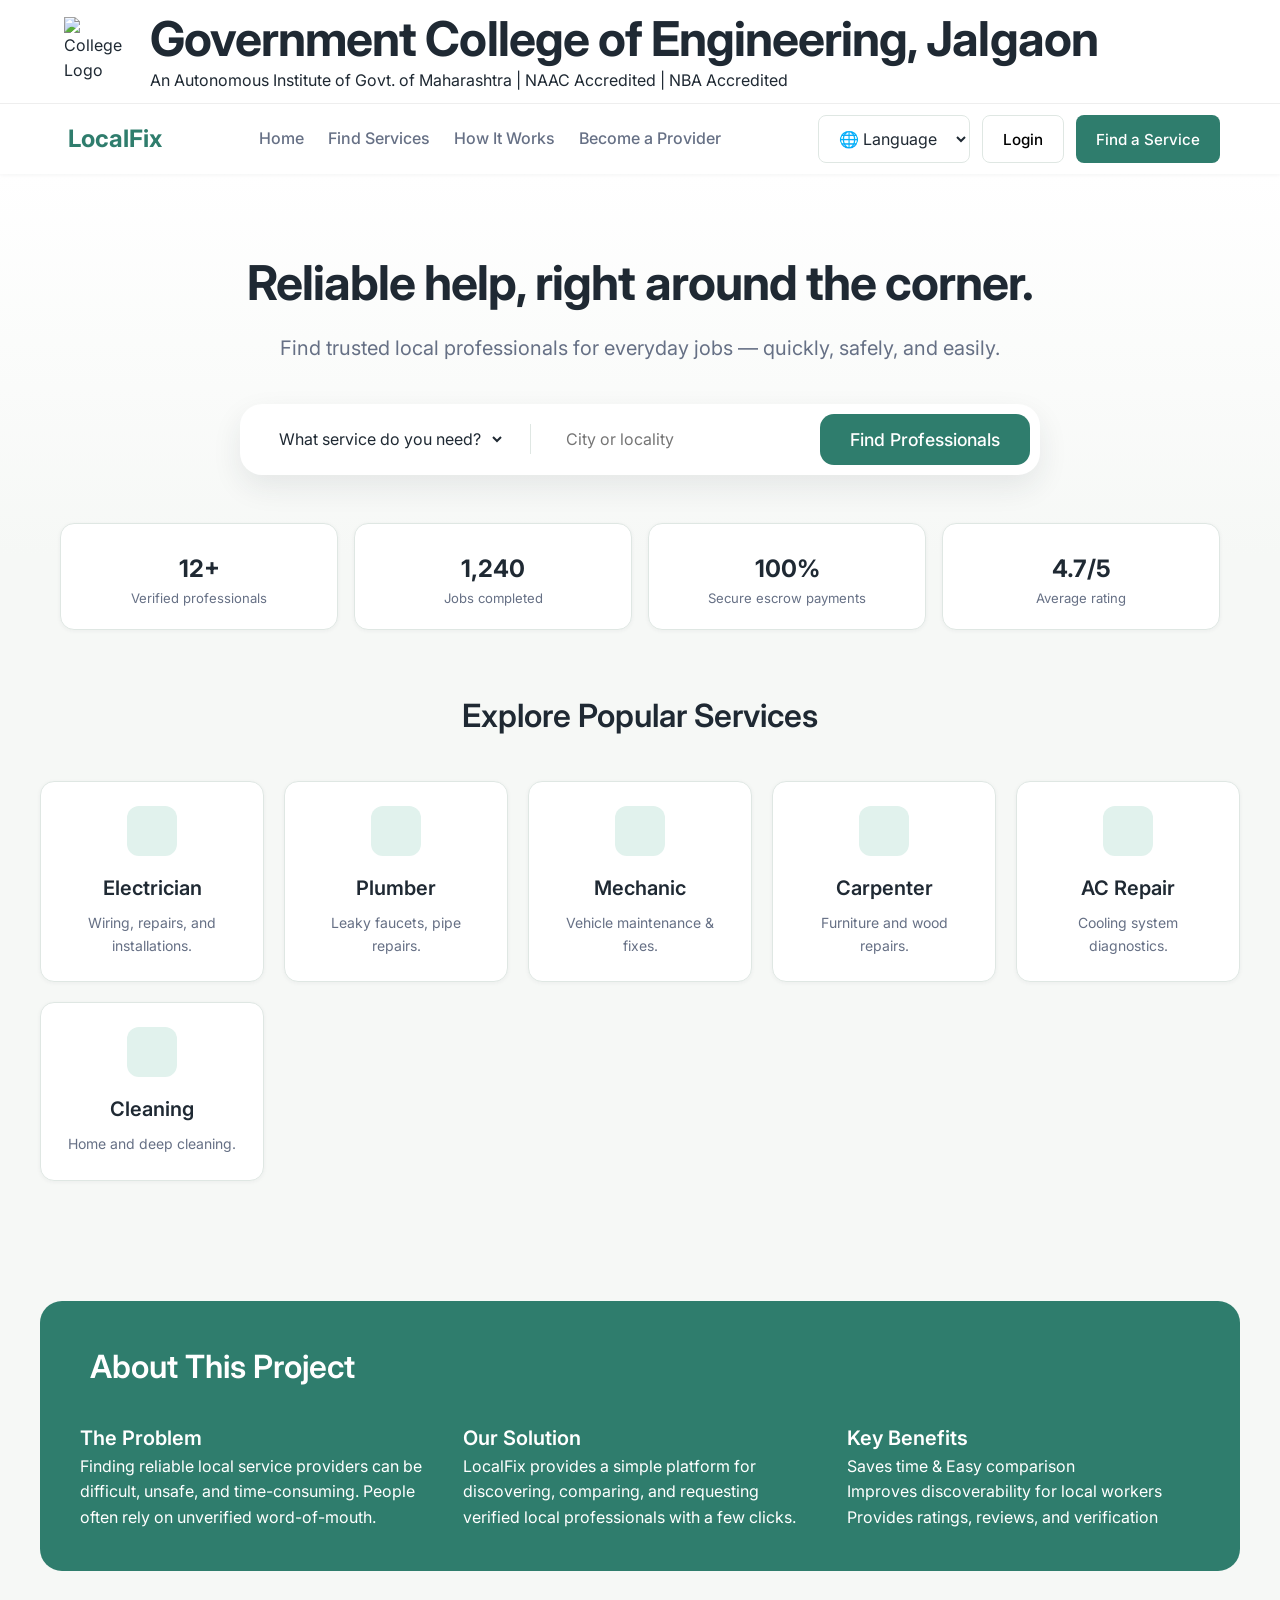
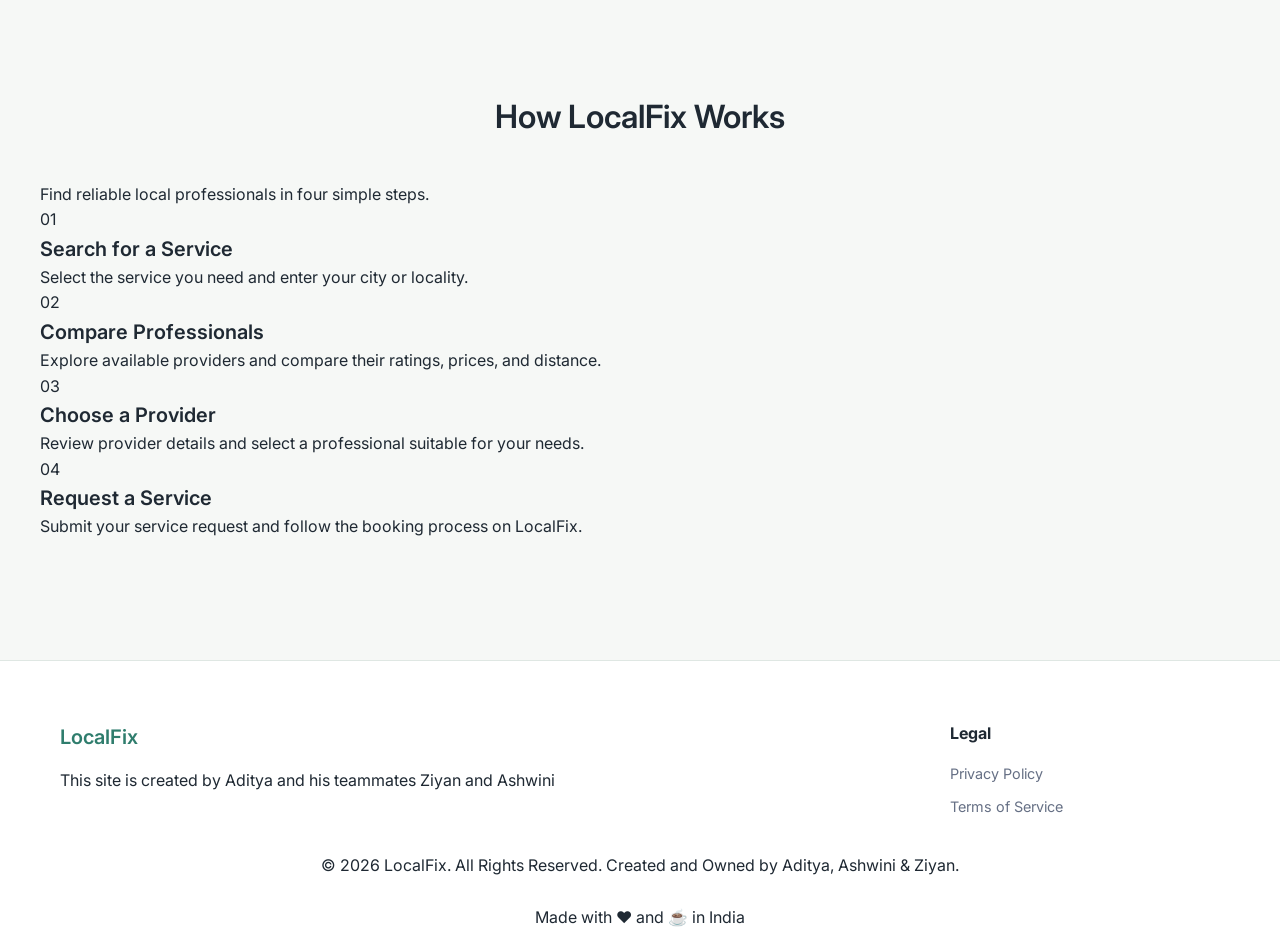
==== commit 8d1fb229: "Update index.html" ====
--- a/index.html
+++ b/index.html
@@ -34,7 +34,7 @@
             <nav class="nav-links">
                 <a href="#" onclick="app.navigate('home')">Home</a>
                 <a href="#" onclick="app.navigate('search')">Find Services</a>
-                <a href="#how-it-works">How It Works</a>
+                <a href="#how-it-works" onclick="app.navigate('#how-it-works')">How It Works</a>
                 <a href="#" onclick="app.navigate('provider-onboarding')">Become a Provider</a>
             </nav>
 
@@ -62,6 +62,7 @@
                 <button class="btn btn-outline" id="nav-logout-btn" style="display:none"
                     onclick="app.logout()">Logout</button>
             </div>
+
 
             <!-- Mobile Hamburger -->
             <button class="mobile-menu-btn" onclick="app.toggleMobileMenu()">
@@ -176,6 +177,39 @@
                     </div>
                 </div>
             </div>
+            <!-- How It Works Section -->
+    <section class="container section" id="how-it-works">
+        <h2 class="section-title">How LocalFix Works</h2>
+        <p class="section-subtitle">
+            Find reliable local professionals in four simple steps.
+        </p>
+    
+        <div class="how-it-works-grid">
+            <div class="how-step">
+                <div class="step-number">01</div>
+                <h3>Search for a Service</h3>
+                <p>Select the service you need and enter your city or locality.</p>
+            </div>
+    
+            <div class="how-step">
+                <div class="step-number">02</div>
+                <h3>Compare Professionals</h3>
+                <p>Explore available providers and compare their ratings, prices, and distance.</p>
+            </div>
+    
+            <div class="how-step">
+                <div class="step-number">03</div>
+                <h3>Choose a Provider</h3>
+                <p>Review provider details and select a professional suitable for your needs.</p>
+            </div>
+    
+            <div class="how-step">
+                <div class="step-number">04</div>
+                <h3>Request a Service</h3>
+                <p>Submit your service request and follow the booking process on LocalFix.</p>
+            </div>
+        </div>
+    </section>
         </section>
 
         <!-- ================= SEARCH RESULTS VIEW ================= -->
@@ -209,9 +243,9 @@
                     </div>
                     <div class="filter-group">
                         <label>Max hourly rate (&#8377;)</label>
-                        <input type="range" id="filter-price" min="50" max="3000" step="50" value="3000"
+                        <input type="range" id="filter-price" min="50" max="70000000" step="50" value="70000000"
                             oninput="document.getElementById('price-val').innerText='\u20b9'+this.value; app.renderSearchResults()">
-                        <span id="price-val">&#8377;3000</span>
+                        <span id="price-val">&#8377;70000000</span>
                     </div>
                     <div class="filter-group">
                         <label>Minimum Rating</label>
@@ -369,13 +403,13 @@
                     <form id="provider-form" onsubmit="app.handleProviderJoin(event)" novalidate>
                         <div class="form-group">
                             <label for="pj-name">Business or your name</label>
-                            <input type="text" id="pj-name" placeholder="e.g. Aditya is the one U need ('_')">
+                            <input type="text" id="pj-name" placeholder="e.g. Aditya Gautam Wankhede">
                             <span class="field-error" id="pj-name-error"></span>
                         </div>
                         <div class="form-row">
                             <div class="form-group">
                                 <label for="pj-email">Email address</label>
-                                <input type="email" id="pj-email" placeholder="you&me.com">
+                                <input type="email" id="pj-email" placeholder="you@gmail.com">
                                 <span class="field-error" id="pj-email-error"></span>
                             </div>
                             <div class="form-group">
@@ -474,18 +508,14 @@
         <div class="container footer-container">
             <div class="footer-col">
                 <h3>LocalFix</h3>
-                <p>This site is created by Aditya and Ziyan and Ashwini </p>
-            </div>
-            <div class="footer-col">
-                <h4>Platform</h4>
-                <a href="#">Find a Service</a>
-                <a href="#">Become a Provider</a>
-                <a href="#">Trust & Safety</a>
-            </div>
-            <div class="footer-col">
+                <p>This site is created by Aditya and his teammates Ziyan and Ashwini </p>
+            </div>
+            <div></div>
+                
+            <div class="footer-col" >
                 <h4>Legal</h4>
-                <a href="#">Privacy Policy</a>
-                <a href="#">Terms of Service</a>
+                <a href="privacy.html">Privacy Policy</a>
+                <a href="terms.html">Terms of Service</a>
             </div>
         </div>
         <br>
